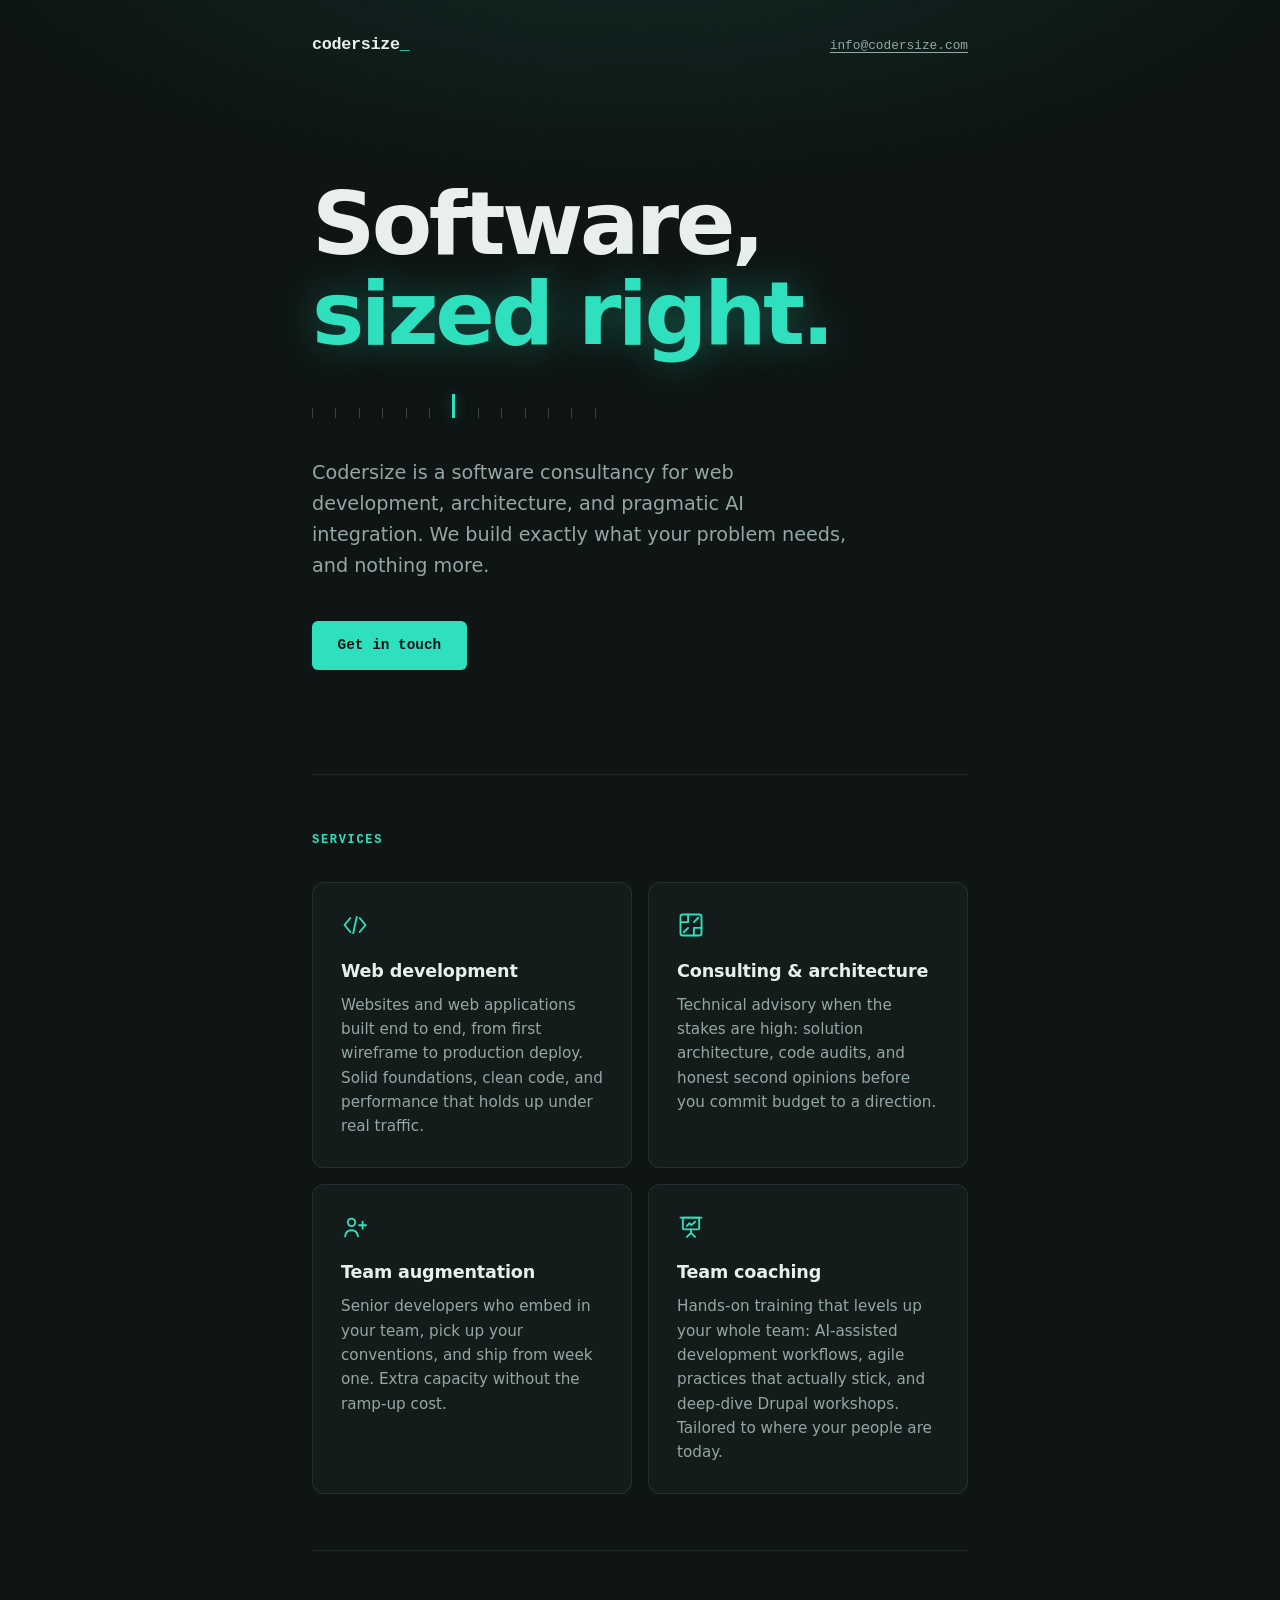
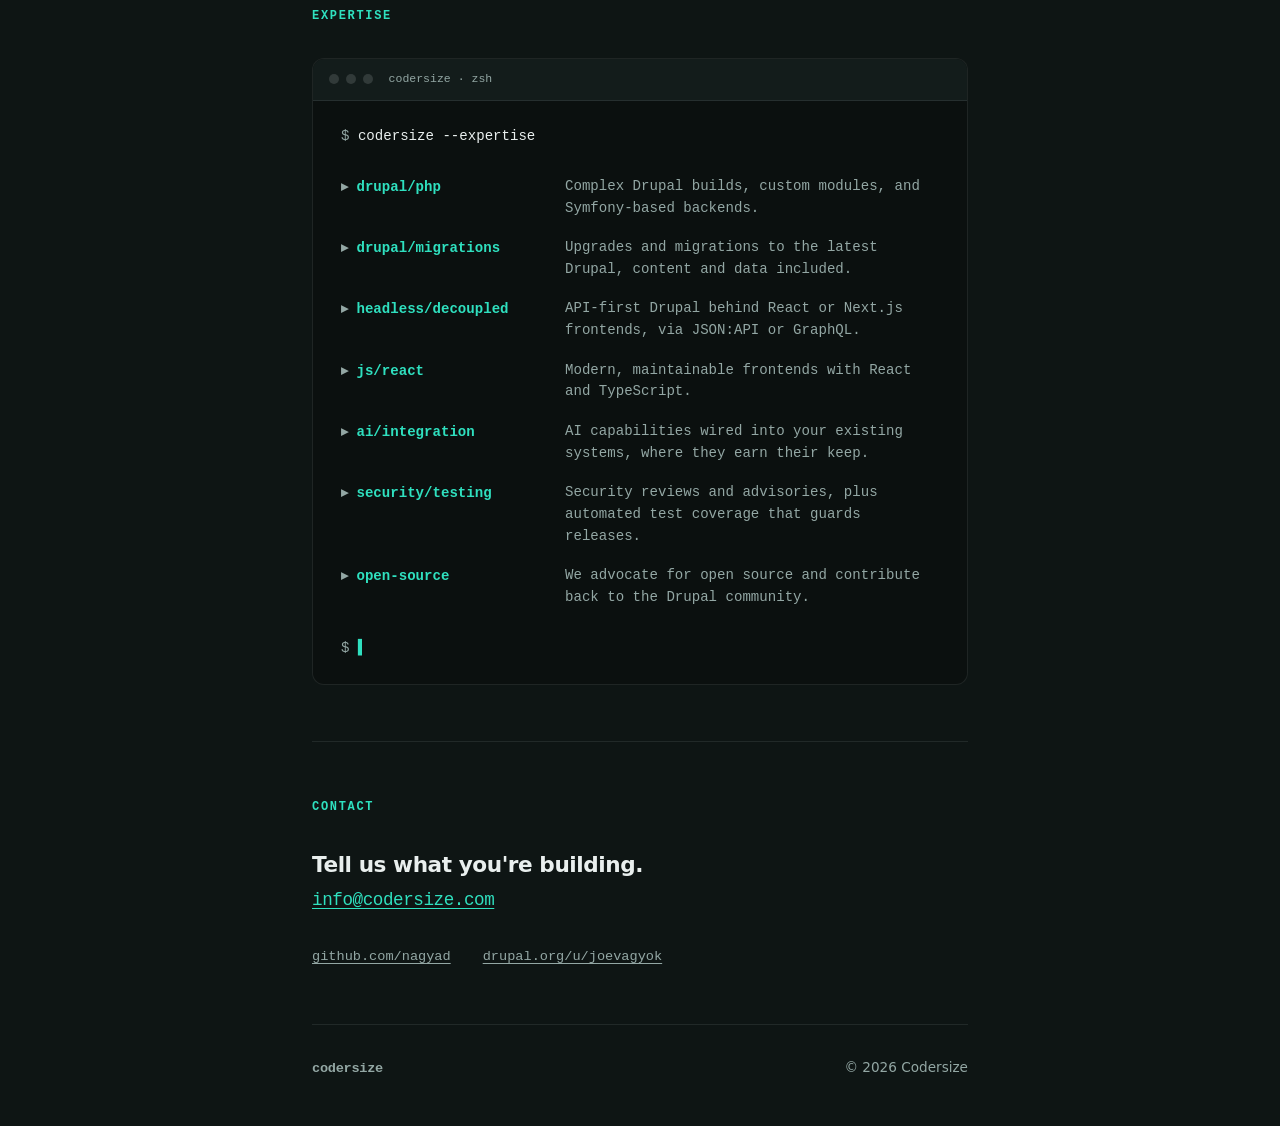
==== index.html @ aa6d574e "Soften open-source line to advocacy statement" ====
<!DOCTYPE html>
<html lang="en">
<head>
  <meta charset="utf-8">
  <meta name="viewport" content="width=device-width, initial-scale=1">
  <title>Codersize | Software consultancy</title>
  <meta name="description" content="Codersize is a software consultancy for web development, architecture, and pragmatic AI integration. Software, sized right.">
  <meta name="color-scheme" content="dark">
  <meta name="theme-color" content="#0e1514">
  <link rel="stylesheet" href="style.css">
  <link rel="icon" href="data:image/svg+xml,<svg xmlns='http://www.w3.org/2000/svg' viewBox='0 0 16 16'><rect width='16' height='16' fill='%230E1514'/><rect x='3' y='7' width='10' height='2' fill='%232FE0BF'/></svg>">
</head>
<body>

  <header class="site-header">
    <span class="wordmark">codersize<span class="cursor">_</span></span>
    <a class="header-contact" href="mailto:info@codersize.com">info@codersize.com</a>
  </header>

  <main>
    <section class="hero">
      <h1>Software,<br><span class="glow">sized&nbsp;right.</span></h1>
      <div class="ruler" aria-hidden="true">
        <span></span><span></span><span></span><span></span><span></span><span></span>
        <span class="mark"></span>
        <span></span><span></span><span></span><span></span><span></span><span></span>
      </div>
      <p class="lede">
        Codersize is a software consultancy for web development, architecture,
        and pragmatic AI integration. We build exactly what your problem
        needs, and nothing more.
      </p>
      <a class="cta" href="mailto:info@codersize.com">Get in touch</a>
    </section>

    <section class="services" aria-labelledby="services-label">
      <h2 class="section-label" id="services-label">Services</h2>

      <div class="service-grid">
        <div class="service">
          <svg class="service-icon" aria-hidden="true" viewBox="0 0 24 24" fill="none" stroke="currentColor" stroke-width="1.6" stroke-linecap="round" stroke-linejoin="round">
            <path d="M8 6 3 12l5 6"/>
            <path d="M16 6l5 6-5 6"/>
            <path d="M13.5 5 10.5 19"/>
          </svg>
          <h3>Web development</h3>
          <p>
            Websites and web applications built end to end, from first
            wireframe to production deploy. Solid foundations, clean code,
            and performance that holds up under real traffic.
          </p>
        </div>

        <div class="service">
          <svg class="service-icon" aria-hidden="true" viewBox="0 0 24 24" fill="none" stroke="currentColor" stroke-width="1.6" stroke-linecap="round" stroke-linejoin="round">
            <rect x="3" y="3" width="18" height="18" rx="2"/>
            <path d="M3 9.5h6.5V3"/>
            <path d="M21 14.5h-6.5V21"/>
            <path d="M9.5 14.5 5.8 18.2"/>
            <path d="M14.5 9.5 18.2 5.8"/>
          </svg>
          <h3>Consulting &amp; architecture</h3>
          <p>
            Technical advisory when the stakes are high: solution
            architecture, code audits, and honest second opinions before you
            commit budget to a direction.
          </p>
        </div>

        <div class="service">
          <svg class="service-icon" aria-hidden="true" viewBox="0 0 24 24" fill="none" stroke="currentColor" stroke-width="1.6" stroke-linecap="round" stroke-linejoin="round">
            <circle cx="9" cy="8" r="3.2"/>
            <path d="M3.5 20c.4-3.2 2.6-5.2 5.5-5.2s5.1 2 5.5 5.2"/>
            <path d="M18.5 7.5v6"/>
            <path d="M15.5 10.5h6"/>
          </svg>
          <h3>Team augmentation</h3>
          <p>
            Senior developers who embed in your team, pick up your
            conventions, and ship from week one. Extra capacity without the
            ramp-up cost.
          </p>
        </div>

        <div class="service">
          <svg class="service-icon" aria-hidden="true" viewBox="0 0 24 24" fill="none" stroke="currentColor" stroke-width="1.6" stroke-linecap="round" stroke-linejoin="round">
            <path d="M3 4h18"/>
            <path d="M5 4h14v9a1 1 0 0 1-1 1H6a1 1 0 0 1-1-1V4Z"/>
            <path d="m8.5 11 2.2-2.2 1.6 1.6L15.5 7.5"/>
            <path d="M12 14v3"/>
            <path d="m12 17-3.5 3.5"/>
            <path d="m12 17 3.5 3.5"/>
          </svg>
          <h3>Team coaching</h3>
          <p>
            Hands-on training that levels up your whole team: AI-assisted
            development workflows, agile practices that actually stick, and
            deep-dive Drupal workshops. Tailored to where your people are
            today.
          </p>
        </div>
      </div>
    </section>

    <section class="expertise" aria-labelledby="expertise-label">
      <h2 class="section-label" id="expertise-label">Expertise</h2>
      <div class="terminal">
        <div class="terminal-bar" aria-hidden="true">
          <span class="dot"></span>
          <span class="dot"></span>
          <span class="dot"></span>
          <span class="terminal-title">codersize · zsh</span>
        </div>
        <div class="terminal-body">
          <p class="prompt" aria-hidden="true"><span class="prompt-sign">$</span> codersize --expertise</p>
          <dl>
            <div class="skill">
              <dt>drupal/php</dt>
              <dd>Complex Drupal builds, custom modules, and Symfony-based backends.</dd>
            </div>
            <div class="skill">
              <dt>drupal/migrations</dt>
              <dd>Upgrades and migrations to the latest Drupal, content and data included.</dd>
            </div>
            <div class="skill">
              <dt>headless/decoupled</dt>
              <dd>API-first Drupal behind React or Next.js frontends, via JSON:API or GraphQL.</dd>
            </div>
            <div class="skill">
              <dt>js/react</dt>
              <dd>Modern, maintainable frontends with React and TypeScript.</dd>
            </div>
            <div class="skill">
              <dt>ai/integration</dt>
              <dd>AI capabilities wired into your existing systems, where they earn their keep.</dd>
            </div>
            <div class="skill">
              <dt>security/testing</dt>
              <dd>Security reviews and advisories, plus automated test coverage that guards releases.</dd>
            </div>
            <div class="skill">
              <dt>open-source</dt>
              <dd>We advocate for open source and contribute back to the Drupal community.</dd>
            </div>
          </dl>
          <p class="prompt" aria-hidden="true"><span class="prompt-sign">$</span> <span class="caret">▍</span></p>
        </div>
      </div>
    </section>

    <section class="contact" aria-labelledby="contact-label">
      <h2 class="section-label" id="contact-label">Contact</h2>
      <p class="contact-line">
        Tell us what you're building.<br>
        <a href="mailto:info@codersize.com">info@codersize.com</a>
      </p>
      <ul class="profiles">
        <li><a href="https://github.com/nagyad" rel="me">github.com/nagyad</a></li>
        <li><a href="https://www.drupal.org/u/joevagyok" rel="me">drupal.org/u/joevagyok</a></li>
      </ul>
    </section>
  </main>

  <footer class="site-footer">
    <span class="wordmark small">codersize</span>
    <span>&copy; 2026 Codersize</span>
  </footer>

</body>
</html>
---- style.css ----
/* Codersize — elevated dark, sized right. */

:root {
  --bg: #0e1514;
  --surface: #131c1b;
  --ink: #e9efee;
  --muted: #93a7a4;
  --accent: #2fe0bf;
  --accent-deep: #17b298;
  --hairline: rgba(233, 239, 238, 0.09);
  --glow: rgba(47, 224, 191, 0.35);
  --sans: system-ui, -apple-system, "Segoe UI", Helvetica, Arial, sans-serif;
  --mono: ui-monospace, "SF Mono", "Cascadia Code", Menlo, Consolas, monospace;
}

* {
  margin: 0;
  padding: 0;
  box-sizing: border-box;
}

html {
  color-scheme: dark;
}

body {
  font-family: var(--sans);
  color: var(--ink);
  background: var(--bg);
  line-height: 1.6;
  max-width: 44rem;
  margin: 0 auto;
  padding: 0 1.5rem;
  -webkit-font-smoothing: antialiased;
}

/* Ambient glow behind the hero */
body::before {
  content: "";
  position: fixed;
  inset: 0;
  pointer-events: none;
  background: radial-gradient(
    ellipse 80% 45% at 50% -10%,
    rgba(47, 224, 191, 0.1),
    transparent 70%
  );
  z-index: -1;
}

a {
  color: var(--accent);
  text-decoration-thickness: 1px;
  text-underline-offset: 3px;
  transition: color 0.15s ease;
}

a:hover {
  text-decoration-thickness: 2px;
  color: #6ffde0;
}

a:focus-visible {
  outline: 2px solid var(--accent);
  outline-offset: 3px;
  border-radius: 2px;
}

::selection {
  background: var(--accent);
  color: var(--bg);
}

/* Header */

.site-header {
  display: flex;
  justify-content: space-between;
  align-items: baseline;
  padding: 2rem 0;
}

.wordmark {
  font-family: var(--mono);
  font-weight: 700;
  font-size: 1.05rem;
  letter-spacing: -0.02em;
}

.wordmark .cursor {
  color: var(--accent);
  animation: blink 1.2s steps(1) infinite;
}

.header-contact {
  font-family: var(--mono);
  font-size: 0.8rem;
  color: var(--muted);
}

/* Hero */

.hero {
  padding: 5.5rem 0 6.5rem;
  animation: rise 0.7s ease-out both;
}

.hero h1 {
  font-size: clamp(3rem, 10vw, 5.5rem);
  font-weight: 780;
  letter-spacing: -0.04em;
  line-height: 1.02;
}

.hero h1 .glow {
  color: var(--accent);
  text-shadow: 0 0 40px var(--glow);
}

/* Signature: measurement ruler — one tick marks the right size. */
.ruler {
  display: flex;
  align-items: flex-end;
  gap: clamp(0.6rem, 2.5vw, 1.4rem);
  height: 24px;
  margin: 2.25rem 0 2.5rem;
}

.ruler span {
  width: 1px;
  height: 10px;
  background: rgba(233, 239, 238, 0.22);
  animation: tick-in 0.4s ease-out both;
}

.ruler .mark {
  width: 3px;
  height: 24px;
  background: var(--accent);
  box-shadow: 0 0 14px var(--glow);
}

.ruler span:nth-child(1)  { animation-delay: 0.05s; }
.ruler span:nth-child(2)  { animation-delay: 0.1s; }
.ruler span:nth-child(3)  { animation-delay: 0.15s; }
.ruler span:nth-child(4)  { animation-delay: 0.2s; }
.ruler span:nth-child(5)  { animation-delay: 0.25s; }
.ruler span:nth-child(6)  { animation-delay: 0.3s; }
.ruler span:nth-child(7)  { animation-delay: 0.35s; }
.ruler span:nth-child(8)  { animation-delay: 0.4s; }
.ruler span:nth-child(9)  { animation-delay: 0.45s; }
.ruler span:nth-child(10) { animation-delay: 0.5s; }
.ruler span:nth-child(11) { animation-delay: 0.55s; }
.ruler span:nth-child(12) { animation-delay: 0.6s; }
.ruler span:nth-child(13) { animation-delay: 0.65s; }

.lede {
  font-size: 1.2rem;
  color: var(--muted);
  max-width: 34rem;
  margin-bottom: 2.5rem;
}

.cta {
  display: inline-block;
  font-family: var(--mono);
  font-size: 0.9rem;
  font-weight: 600;
  color: var(--bg);
  background: var(--accent);
  text-decoration: none;
  padding: 0.8rem 1.6rem;
  border-radius: 6px;
  box-shadow: 0 0 0 rgba(47, 224, 191, 0);
  transition: box-shadow 0.2s ease, background 0.2s ease, transform 0.2s ease;
}

.cta:hover {
  color: var(--bg);
  background: #56f2d3;
  box-shadow: 0 0 28px var(--glow);
  transform: translateY(-1px);
}

/* Sections */

.section-label {
  font-family: var(--mono);
  font-size: 0.75rem;
  font-weight: 600;
  text-transform: uppercase;
  letter-spacing: 0.14em;
  color: var(--accent);
  margin-bottom: 2rem;
}

.services,
.expertise,
.contact {
  border-top: 1px solid var(--hairline);
  padding: 3.5rem 0;
}

/* Services — elevated cards with line icons */

.service-grid {
  display: grid;
  grid-template-columns: 1fr 1fr;
  gap: 1rem;
}

.service {
  background: var(--surface);
  border: 1px solid var(--hairline);
  border-radius: 12px;
  padding: 1.75rem;
  transition: border-color 0.25s ease, transform 0.25s ease,
    box-shadow 0.25s ease;
}

.service:hover {
  border-color: rgba(47, 224, 191, 0.35);
  transform: translateY(-2px);
  box-shadow: 0 8px 30px rgba(0, 0, 0, 0.35), 0 0 18px rgba(47, 224, 191, 0.07);
}

.service-icon {
  display: block;
  width: 28px;
  height: 28px;
  color: var(--accent);
  margin-bottom: 1.1rem;
}

.service h3 {
  font-size: 1.1rem;
  font-weight: 650;
  letter-spacing: -0.01em;
  margin-bottom: 0.5rem;
}

.service p {
  color: var(--muted);
  font-size: 0.95rem;
}

/* Expertise — terminal window */

.terminal {
  background: #0b100f;
  border: 1px solid var(--hairline);
  border-radius: 12px;
  overflow: hidden;
}

.terminal-bar {
  display: flex;
  align-items: center;
  gap: 0.45rem;
  padding: 0.7rem 1rem;
  background: var(--surface);
  border-bottom: 1px solid var(--hairline);
}

.terminal-bar .dot {
  width: 10px;
  height: 10px;
  border-radius: 50%;
  background: rgba(233, 239, 238, 0.14);
}

.terminal-title {
  margin-left: 0.5rem;
  font-family: var(--mono);
  font-size: 0.72rem;
  color: var(--muted);
}

.terminal-body {
  padding: 1.5rem 1.75rem;
  font-family: var(--mono);
  font-size: 0.88rem;
}

.prompt {
  color: var(--ink);
  margin: 0;
}

.prompt-sign {
  color: var(--muted);
}

.terminal-body dl {
  margin: 1.25rem 0;
}

.caret {
  color: var(--accent);
  animation: blink 1.2s steps(1) infinite;
}

.skill {
  display: grid;
  grid-template-columns: 12rem 1fr;
  gap: 0.25rem 2rem;
  padding: 0.55rem 0;
}

.skill dt {
  font-weight: 600;
  color: var(--accent);
}

.skill dt::before {
  content: "▸ ";
  color: var(--muted);
}

.skill dd {
  color: var(--muted);
  line-height: 1.55;
}

/* Contact */

.contact-line {
  font-size: 1.35rem;
  font-weight: 600;
  letter-spacing: -0.02em;
  line-height: 1.5;
}

.contact-line a {
  font-family: var(--mono);
  font-size: 1.1rem;
  font-weight: 500;
}

.profiles {
  list-style: none;
  display: flex;
  flex-wrap: wrap;
  gap: 0.5rem 2rem;
  margin-top: 1.75rem;
}

.profiles a {
  font-family: var(--mono);
  font-size: 0.85rem;
  color: var(--muted);
}

.profiles a:hover {
  color: var(--accent);
}

/* Footer */

.site-footer {
  display: flex;
  justify-content: space-between;
  align-items: baseline;
  border-top: 1px solid var(--hairline);
  padding: 2rem 0 3rem;
  color: var(--muted);
  font-size: 0.85rem;
}

.wordmark.small {
  font-size: 0.85rem;
  font-weight: 600;
}

/* Motion */

@keyframes rise {
  from {
    opacity: 0;
    transform: translateY(12px);
  }
  to {
    opacity: 1;
    transform: none;
  }
}

@keyframes tick-in {
  from {
    opacity: 0;
    transform: scaleY(0);
  }
  to {
    opacity: 1;
    transform: none;
  }
}

@keyframes blink {
  50% {
    opacity: 0;
  }
}

/* Scroll reveals — CSS-only, progressive enhancement */
@supports (animation-timeline: view()) {
  .service,
  .terminal,
  .contact-line {
    animation: rise linear both;
    animation-timeline: view();
    animation-range: entry 0% entry 35%;
  }
}

@media (prefers-reduced-motion: reduce) {
  .hero,
  .ruler span,
  .wordmark .cursor,
  .caret,
  .service,
  .skill,
  .contact-line {
    animation: none;
  }

  .cta:hover,
  .service:hover {
    transform: none;
  }
}

/* Mobile */

@media (max-width: 600px) {
  .hero {
    padding: 3.5rem 0 4rem;
  }

  .service-grid {
    grid-template-columns: 1fr;
  }

  .skill {
    grid-template-columns: 1fr;
  }

  .header-contact {
    display: none;
  }
}
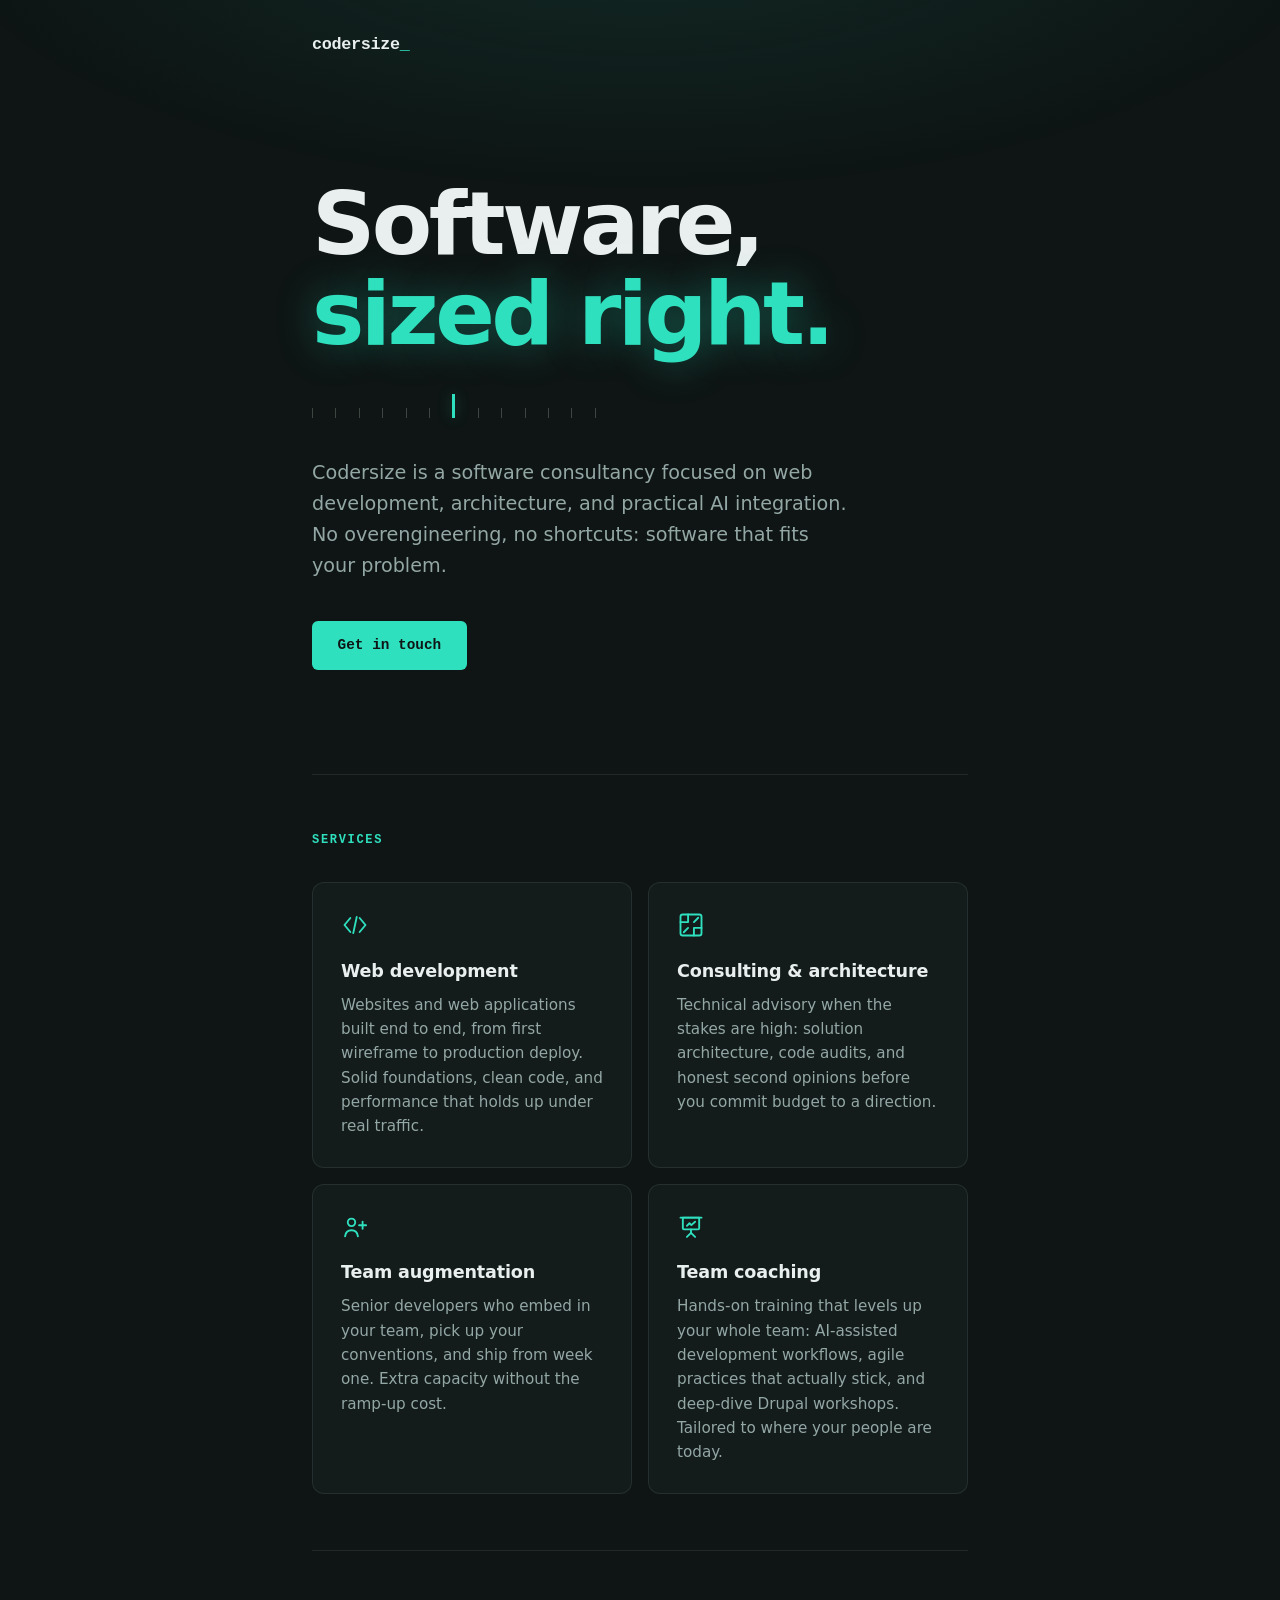
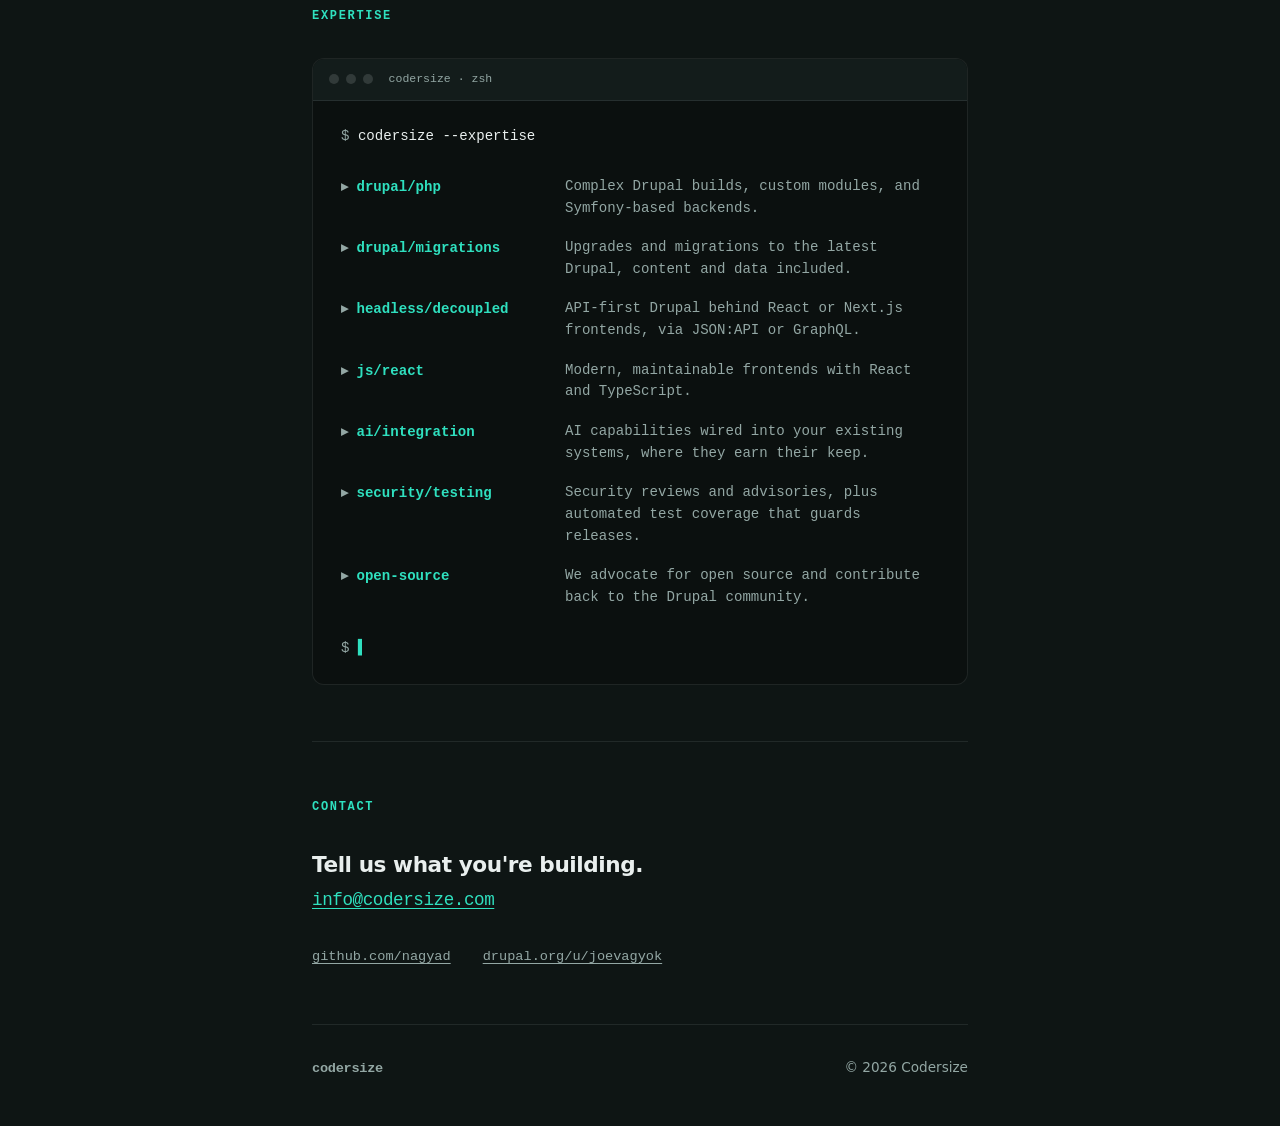
==== commit 726bc740: "Remove header email, reword hero lede" ====
--- a/index.html
+++ b/index.html
@@ -4,7 +4,7 @@
   <meta charset="utf-8">
   <meta name="viewport" content="width=device-width, initial-scale=1">
   <title>Codersize | Software consultancy</title>
-  <meta name="description" content="Codersize is a software consultancy for web development, architecture, and pragmatic AI integration. Software, sized right.">
+  <meta name="description" content="Codersize is a software consultancy focused on web development, architecture, and practical AI integration. Software that fits your problem.">
   <meta name="color-scheme" content="dark">
   <meta name="theme-color" content="#0e1514">
   <link rel="stylesheet" href="style.css">
@@ -14,7 +14,6 @@
 
   <header class="site-header">
     <span class="wordmark">codersize<span class="cursor">_</span></span>
-    <a class="header-contact" href="mailto:info@codersize.com">info@codersize.com</a>
   </header>
 
   <main>
@@ -26,11 +25,11 @@
         <span></span><span></span><span></span><span></span><span></span><span></span>
       </div>
       <p class="lede">
-        Codersize is a software consultancy for web development, architecture,
-        and pragmatic AI integration. We build exactly what your problem
-        needs, and nothing more.
+        Codersize is a software consultancy focused on web development,
+        architecture, and practical AI integration. No overengineering, no
+        shortcuts: software that fits your problem.
       </p>
-      <a class="cta" href="mailto:info@codersize.com">Get in touch</a>
+      <a class="cta js-email" href="#contact-label">Get in touch</a>
     </section>
 
     <section class="services" aria-labelledby="services-label">
@@ -152,7 +151,7 @@
       <h2 class="section-label" id="contact-label">Contact</h2>
       <p class="contact-line">
         Tell us what you're building.<br>
-        <a href="mailto:info@codersize.com">info@codersize.com</a>
+        <a class="js-email" data-email-text href="#contact-label">info [at] codersize [dot] com</a>
       </p>
       <ul class="profiles">
         <li><a href="https://github.com/nagyad" rel="me">github.com/nagyad</a></li>
@@ -166,5 +165,16 @@
     <span>&copy; 2026 Codersize</span>
   </footer>
 
+  <script>
+    (function () {
+      var address = ['info', ['codersize', 'com'].join('.')].join('@');
+      document.querySelectorAll('.js-email').forEach(function (el) {
+        el.setAttribute('href', 'mail' + 'to:' + address);
+        if (el.hasAttribute('data-email-text')) {
+          el.textContent = address;
+        }
+      });
+    })();
+  </script>
 </body>
 </html>
--- a/style.css
+++ b/style.css
@@ -90,12 +90,6 @@
 .wordmark .cursor {
   color: var(--accent);
   animation: blink 1.2s steps(1) infinite;
-}
-
-.header-contact {
-  font-family: var(--mono);
-  font-size: 0.8rem;
-  color: var(--muted);
 }
 
 /* Hero */
@@ -444,8 +438,4 @@
   .skill {
     grid-template-columns: 1fr;
   }
-
-  .header-contact {
-    display: none;
-  }
-}
+}
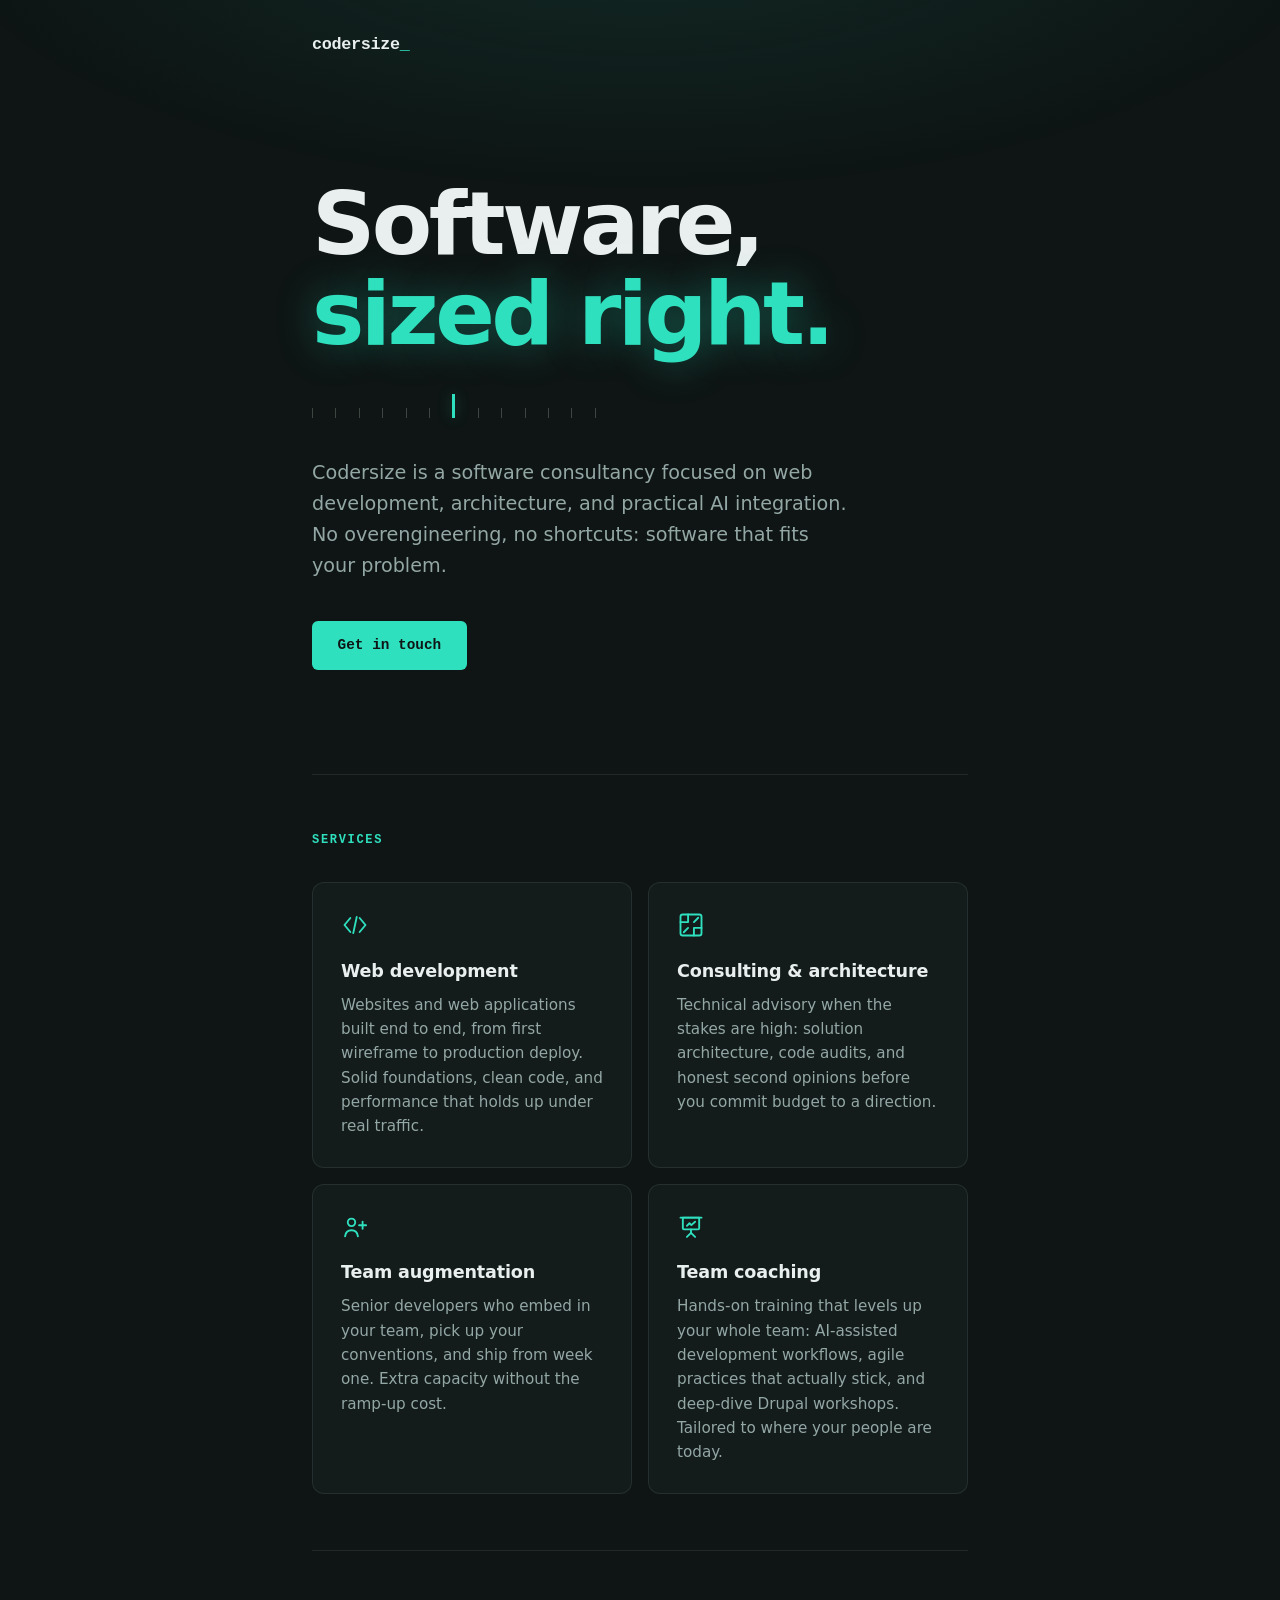
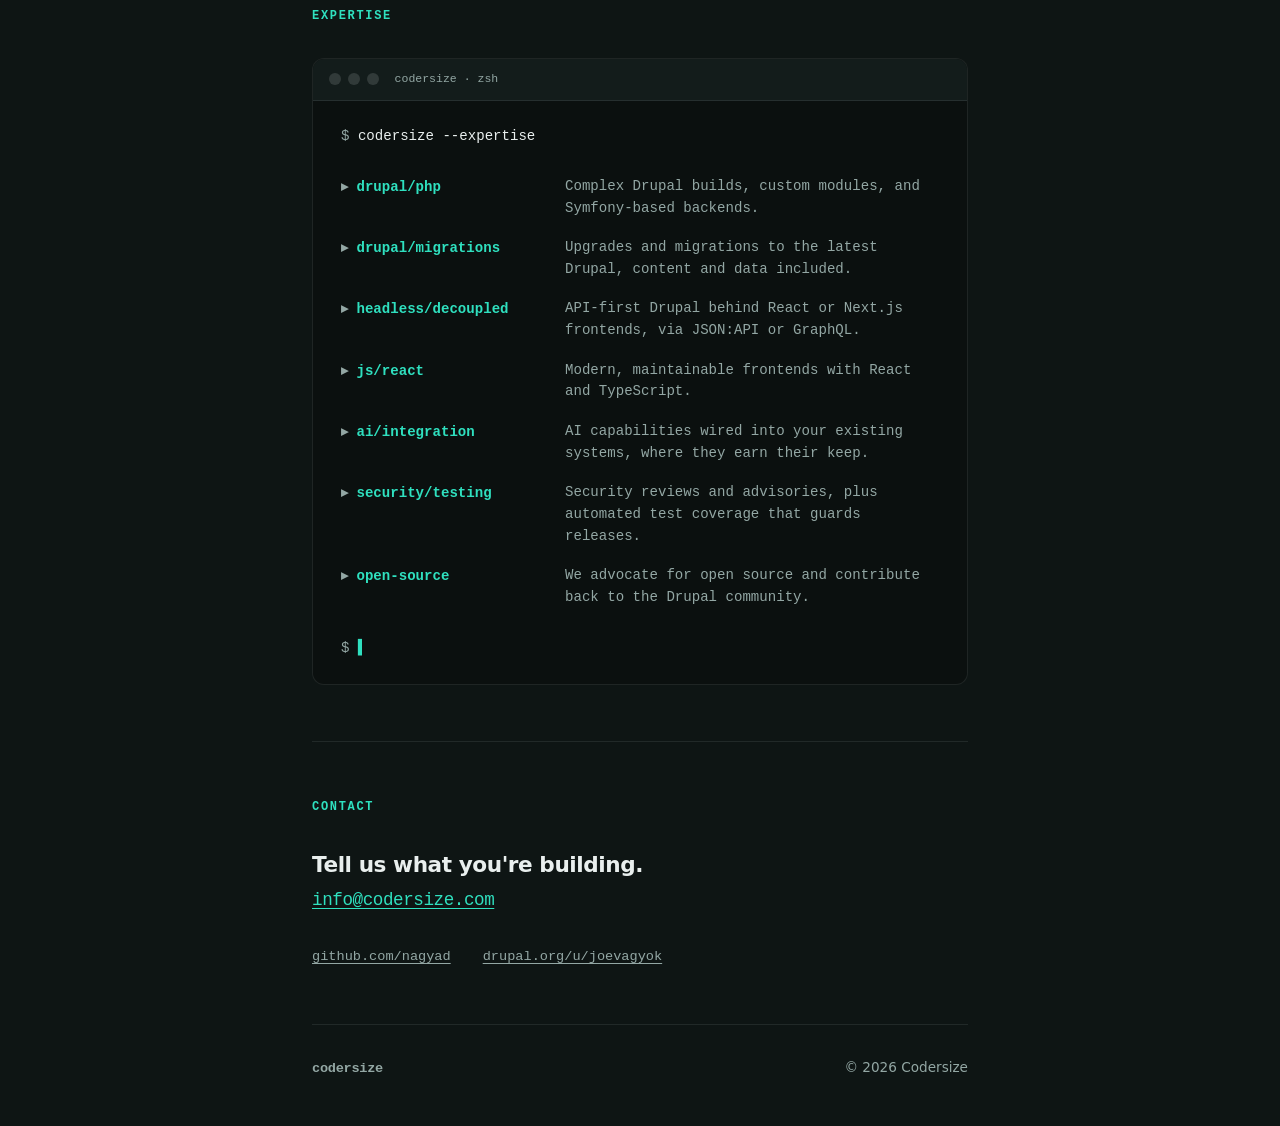
==== commit d756338f: "Add mac traffic-light hover state and easter eggs to terminal dots" ====
--- a/index.html
+++ b/index.html
@@ -104,10 +104,10 @@
     <section class="expertise" aria-labelledby="expertise-label">
       <h2 class="section-label" id="expertise-label">Expertise</h2>
       <div class="terminal">
-        <div class="terminal-bar" aria-hidden="true">
-          <span class="dot"></span>
-          <span class="dot"></span>
-          <span class="dot"></span>
+        <div class="terminal-bar">
+          <button type="button" class="dot dot-close" aria-label="Close terminal"></button>
+          <button type="button" class="dot dot-min" aria-label="Minimize terminal"></button>
+          <button type="button" class="dot dot-zoom" aria-label="Expand terminal"></button>
           <span class="terminal-title">codersize · zsh</span>
         </div>
         <div class="terminal-body">
@@ -174,6 +174,36 @@
           el.textContent = address;
         }
       });
+
+      var term = document.querySelector('.terminal');
+      if (!term) return;
+      var body = term.querySelector('.terminal-body');
+
+      term.querySelector('.dot-close').addEventListener('click', function () {
+        if (term.classList.contains('exited')) {
+          term.classList.remove('shake');
+          void term.offsetWidth;
+          term.classList.add('shake');
+          return;
+        }
+        term.classList.add('exited');
+        var cmd = document.createElement('p');
+        cmd.className = 'prompt';
+        cmd.innerHTML = '<span class="prompt-sign">$</span> exit';
+        var reply = document.createElement('p');
+        reply.className = 'prompt egg-line';
+        reply.textContent = 'Nice try. We don’t quit on hard problems.';
+        body.insertBefore(cmd, body.lastElementChild);
+        body.insertBefore(reply, body.lastElementChild);
+      });
+
+      term.querySelector('.dot-min').addEventListener('click', function () {
+        term.classList.toggle('minimized');
+      });
+
+      term.querySelector('.dot-zoom').addEventListener('click', function () {
+        term.classList.toggle('zoomed');
+      });
     })();
   </script>
 </body>
--- a/style.css
+++ b/style.css
@@ -257,10 +257,105 @@
 }
 
 .terminal-bar .dot {
-  width: 10px;
-  height: 10px;
+  appearance: none;
+  border: 0;
+  padding: 0;
+  width: 12px;
+  height: 12px;
   border-radius: 50%;
   background: rgba(233, 239, 238, 0.14);
+  cursor: pointer;
+  display: flex;
+  align-items: center;
+  justify-content: center;
+  font-family: var(--mono);
+  font-size: 9px;
+  font-weight: 700;
+  line-height: 1;
+  color: transparent;
+  transition: background 0.2s ease, color 0.2s ease;
+}
+
+.dot-close::before {
+  content: "\00d7";
+}
+
+.dot-min::before {
+  content: "\2212";
+}
+
+.dot-zoom::before {
+  content: "+";
+}
+
+.terminal-bar:hover .dot-close,
+.dot-close:focus-visible {
+  background: #ff5f57;
+  color: rgba(0, 0, 0, 0.6);
+}
+
+.terminal-bar:hover .dot-min,
+.dot-min:focus-visible {
+  background: #febc2e;
+  color: rgba(0, 0, 0, 0.6);
+}
+
+.terminal-bar:hover .dot-zoom,
+.dot-zoom:focus-visible {
+  background: #28c840;
+  color: rgba(0, 0, 0, 0.6);
+}
+
+.dot:focus-visible {
+  outline: 2px solid var(--accent);
+  outline-offset: 2px;
+}
+
+/* Window states (easter eggs) */
+
+.terminal-body {
+  overflow: hidden;
+  max-height: 60rem;
+  transition: max-height 0.4s ease, padding 0.4s ease;
+}
+
+.terminal.minimized .terminal-body {
+  max-height: 0;
+  padding-top: 0;
+  padding-bottom: 0;
+}
+
+.terminal {
+  transition: margin 0.4s ease;
+}
+
+.terminal.zoomed {
+  margin-left: min(0rem, calc(50% - 50vw + 1.5rem));
+  margin-right: min(0rem, calc(50% - 50vw + 1.5rem));
+}
+
+.egg-line {
+  color: var(--ink);
+}
+
+.terminal.shake {
+  animation: shake 0.35s ease;
+  animation-timeline: auto;
+}
+
+@keyframes shake {
+  20% {
+    transform: translateX(-5px);
+  }
+  40% {
+    transform: translateX(4px);
+  }
+  60% {
+    transform: translateX(-3px);
+  }
+  80% {
+    transform: translateX(2px);
+  }
 }
 
 .terminal-title {
@@ -422,6 +517,15 @@
   .service:hover {
     transform: none;
   }
+
+  .terminal.shake {
+    animation: none;
+  }
+
+  .terminal,
+  .terminal-body {
+    transition: none;
+  }
 }
 
 /* Mobile */
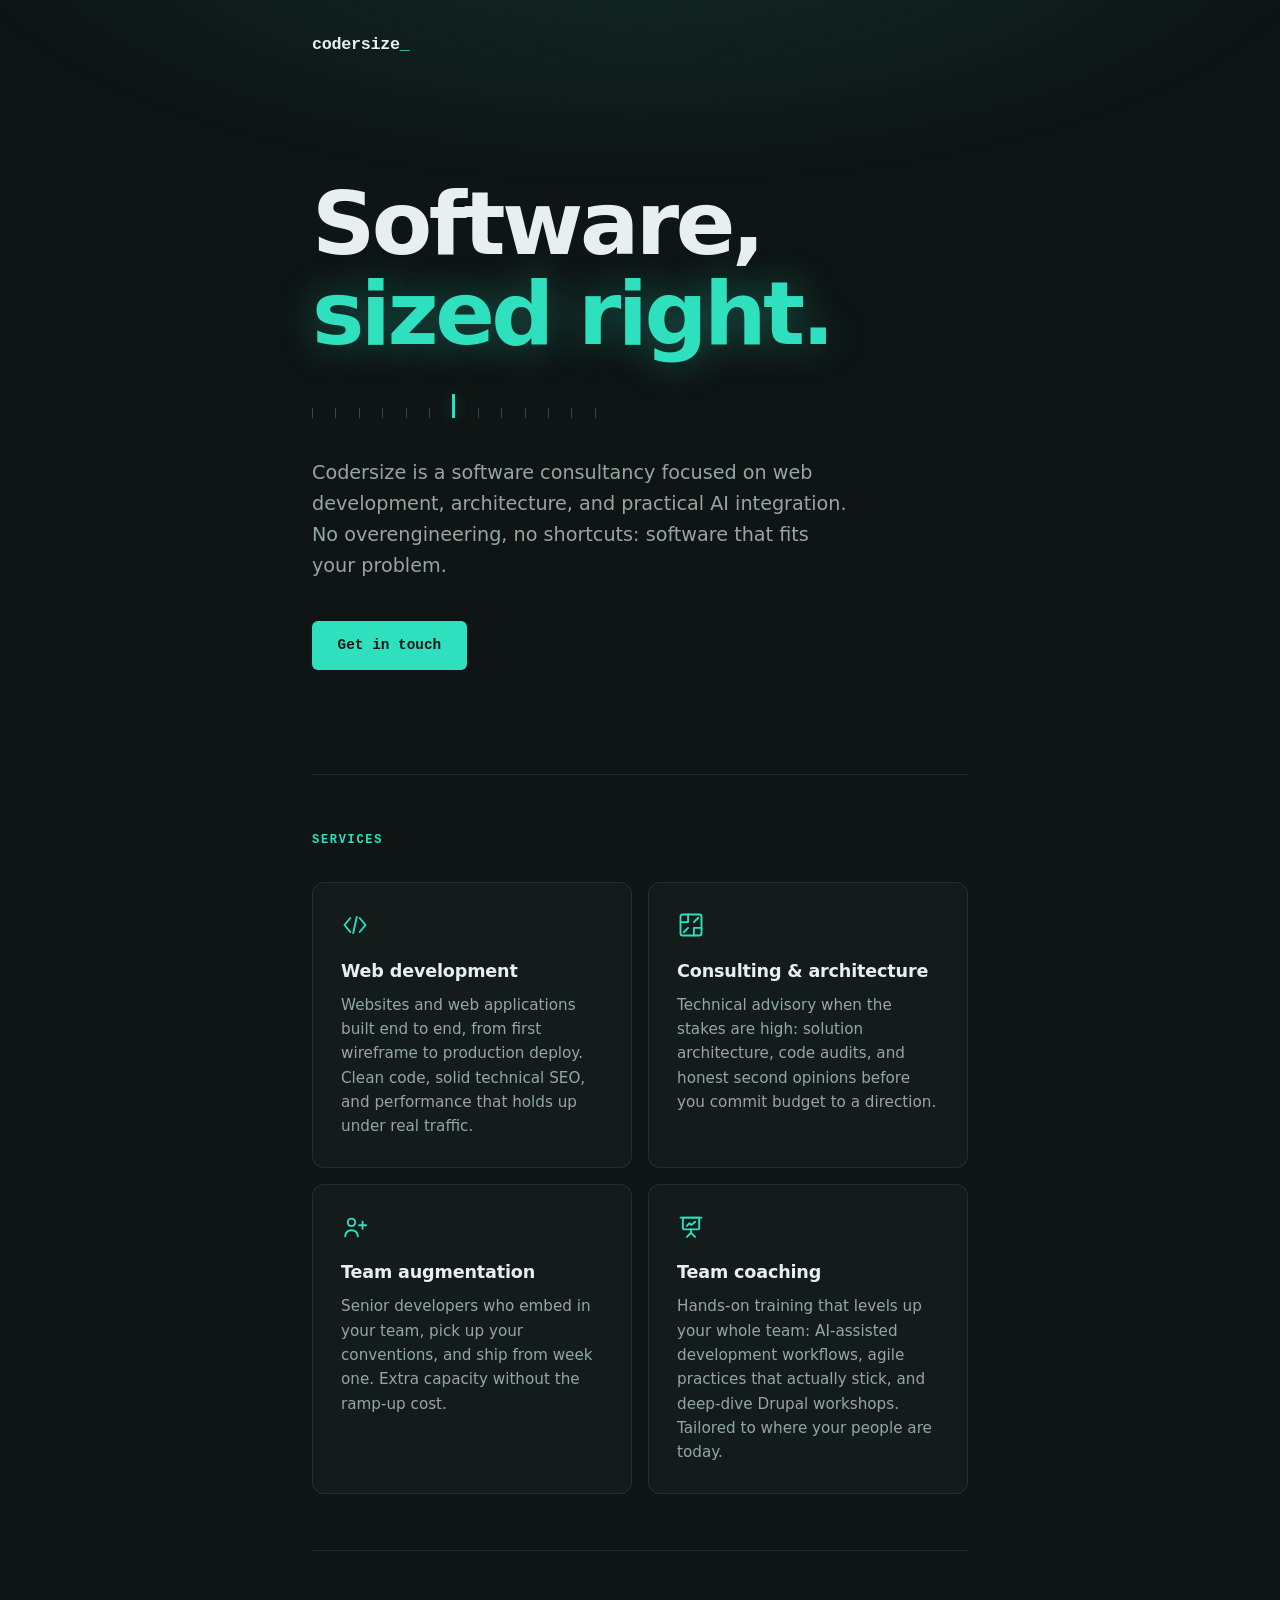
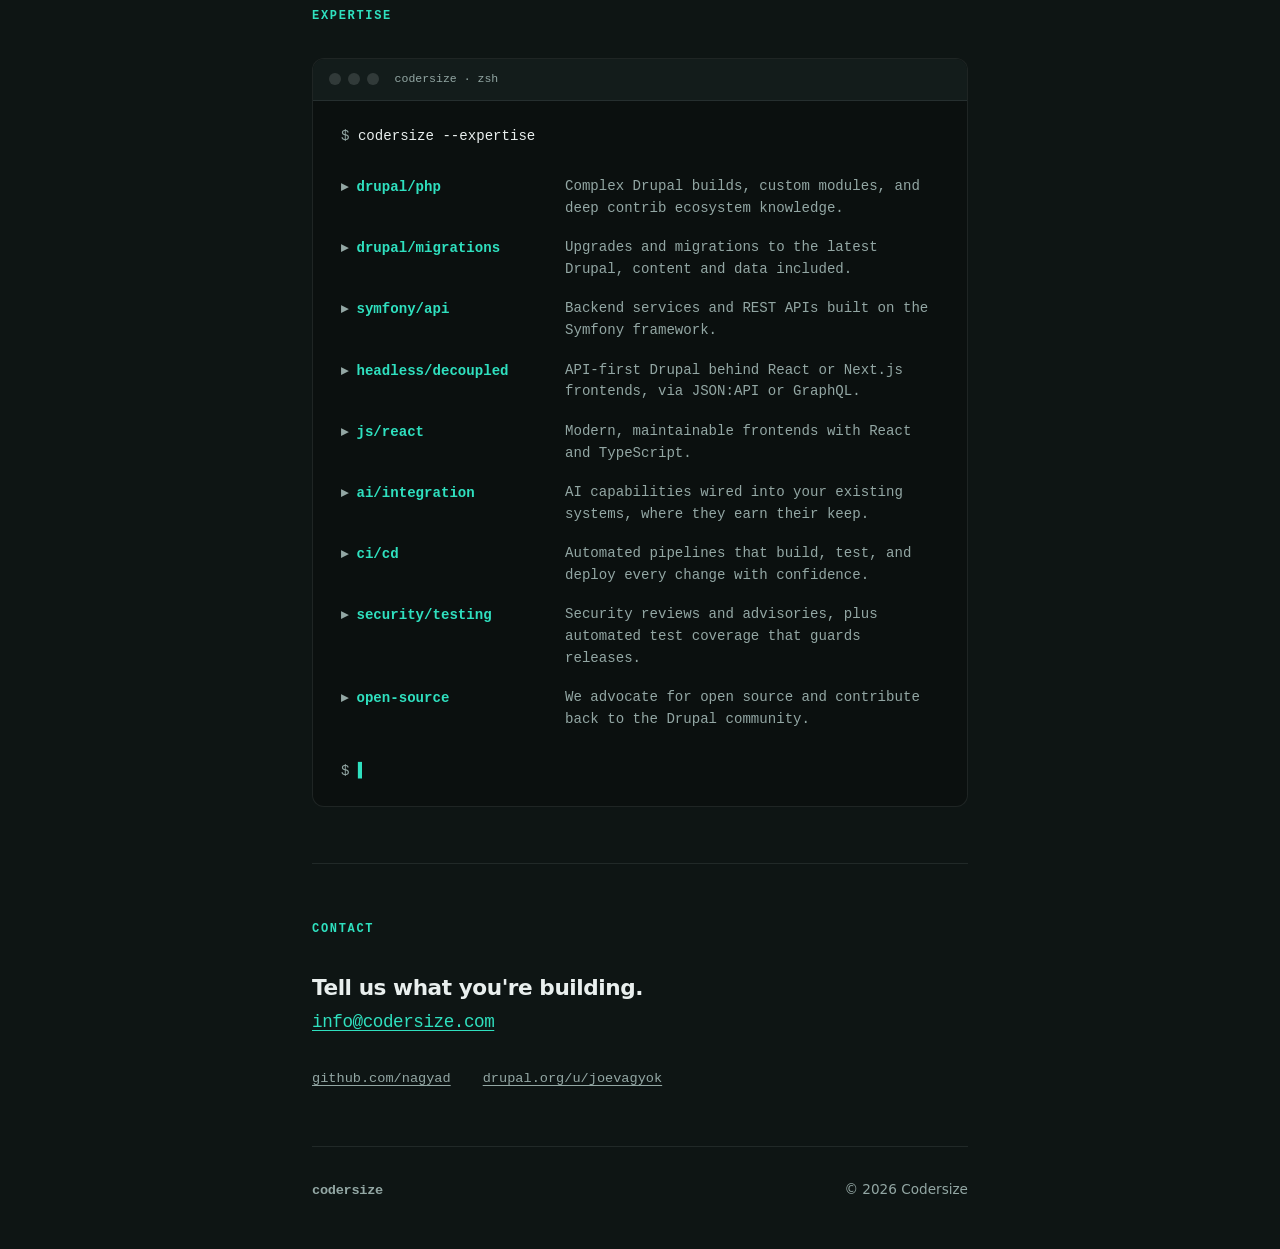
==== commit aaea0985: "Add Symfony REST APIs, CI/CD, and technical SEO to services and expertise" ====
--- a/index.html
+++ b/index.html
@@ -45,7 +45,7 @@
           <h3>Web development</h3>
           <p>
             Websites and web applications built end to end, from first
-            wireframe to production deploy. Solid foundations, clean code,
+            wireframe to production deploy. Clean code, solid technical SEO,
             and performance that holds up under real traffic.
           </p>
         </div>
@@ -115,13 +115,17 @@
           <dl>
             <div class="skill">
               <dt>drupal/php</dt>
-              <dd>Complex Drupal builds, custom modules, and Symfony-based backends.</dd>
+              <dd>Complex Drupal builds, custom modules, and deep contrib ecosystem knowledge.</dd>
             </div>
             <div class="skill">
               <dt>drupal/migrations</dt>
               <dd>Upgrades and migrations to the latest Drupal, content and data included.</dd>
             </div>
             <div class="skill">
+              <dt>symfony/api</dt>
+              <dd>Backend services and REST APIs built on the Symfony framework.</dd>
+            </div>
+            <div class="skill">
               <dt>headless/decoupled</dt>
               <dd>API-first Drupal behind React or Next.js frontends, via JSON:API or GraphQL.</dd>
             </div>
@@ -132,6 +136,10 @@
             <div class="skill">
               <dt>ai/integration</dt>
               <dd>AI capabilities wired into your existing systems, where they earn their keep.</dd>
+            </div>
+            <div class="skill">
+              <dt>ci/cd</dt>
+              <dd>Automated pipelines that build, test, and deploy every change with confidence.</dd>
             </div>
             <div class="skill">
               <dt>security/testing</dt>
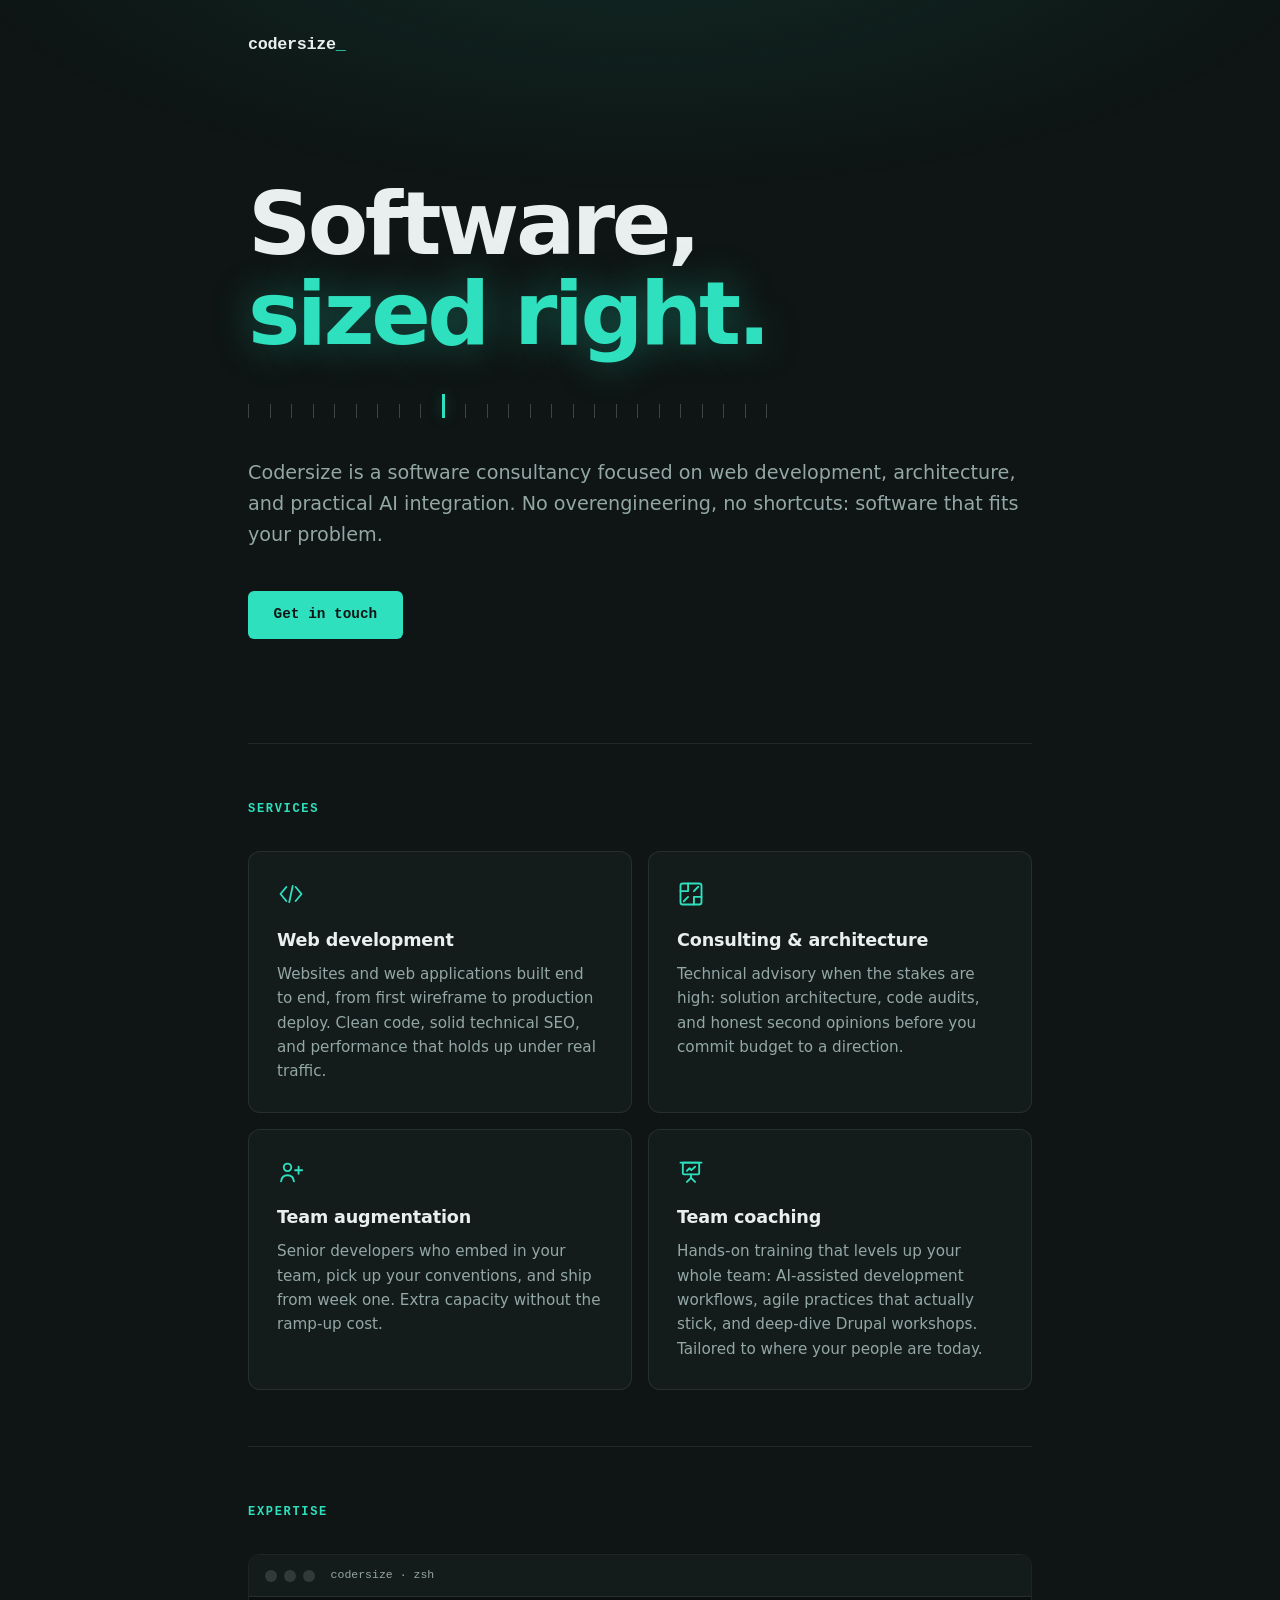
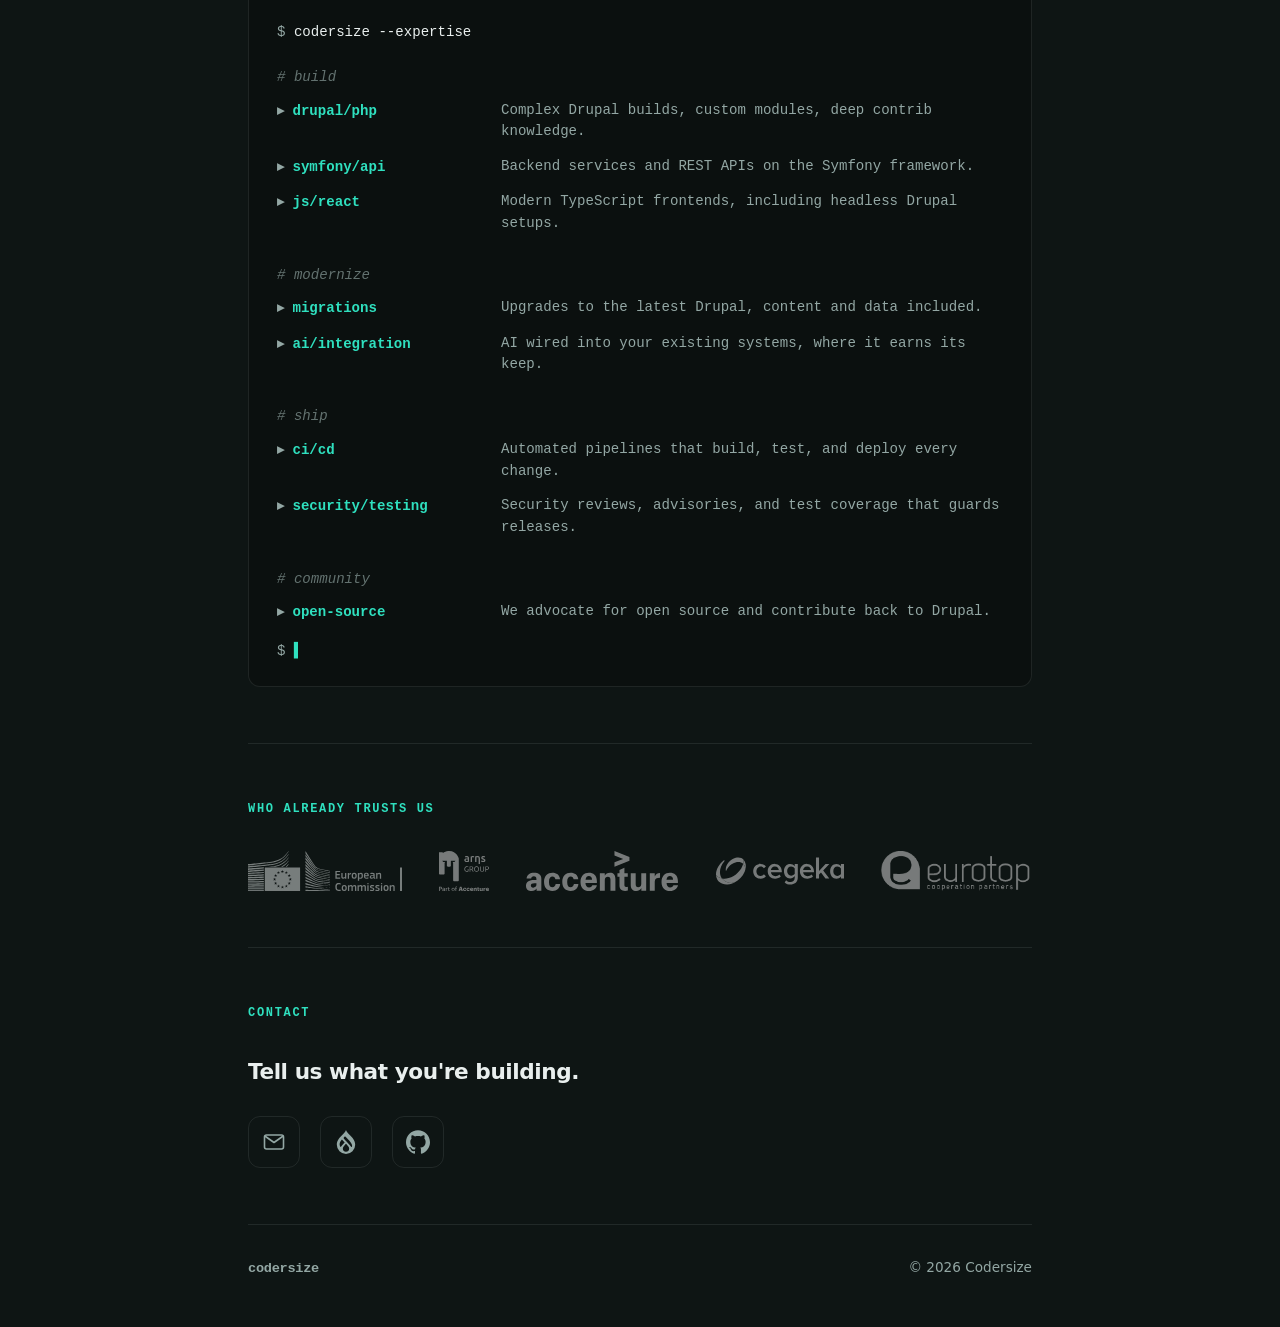
==== commit fead2946: "Widen layout, add scroll reveals, refine ruler, add client strip and contact icons - Content column " ====
--- a/index.html
+++ b/index.html
@@ -18,11 +18,16 @@
 
   <main>
     <section class="hero">
+      <div class="hero-head">
       <h1>Software,<br><span class="glow">sized&nbsp;right.</span></h1>
       <div class="ruler" aria-hidden="true">
-        <span></span><span></span><span></span><span></span><span></span><span></span>
+        <span></span><span></span><span></span><span></span><span></span><span></span><span></span>
+        <span></span><span></span>
         <span class="mark"></span>
-        <span></span><span></span><span></span><span></span><span></span><span></span>
+        <span></span><span></span><span></span><span></span><span></span><span></span><span></span>
+        <span></span><span></span><span></span><span></span><span></span><span></span><span></span>
+        <span></span>
+      </div>
       </div>
       <p class="lede">
         Codersize is a software consultancy focused on web development,
@@ -32,7 +37,7 @@
       <a class="cta js-email" href="#contact-label">Get in touch</a>
     </section>
 
-    <section class="services" aria-labelledby="services-label">
+    <section class="services reveal" aria-labelledby="services-label">
       <h2 class="section-label" id="services-label">Services</h2>
 
       <div class="service-grid">
@@ -101,7 +106,7 @@
       </div>
     </section>
 
-    <section class="expertise" aria-labelledby="expertise-label">
+    <section class="expertise reveal" aria-labelledby="expertise-label">
       <h2 class="section-label" id="expertise-label">Expertise</h2>
       <div class="terminal">
         <div class="terminal-bar">
@@ -112,42 +117,48 @@
         </div>
         <div class="terminal-body">
           <p class="prompt" aria-hidden="true"><span class="prompt-sign">$</span> codersize --expertise</p>
+          <p class="term-comment"># build</p>
           <dl>
             <div class="skill">
               <dt>drupal/php</dt>
-              <dd>Complex Drupal builds, custom modules, and deep contrib ecosystem knowledge.</dd>
-            </div>
-            <div class="skill">
-              <dt>drupal/migrations</dt>
-              <dd>Upgrades and migrations to the latest Drupal, content and data included.</dd>
+              <dd>Complex Drupal builds, custom modules, deep contrib knowledge.</dd>
             </div>
             <div class="skill">
               <dt>symfony/api</dt>
-              <dd>Backend services and REST APIs built on the Symfony framework.</dd>
-            </div>
-            <div class="skill">
-              <dt>headless/decoupled</dt>
-              <dd>API-first Drupal behind React or Next.js frontends, via JSON:API or GraphQL.</dd>
+              <dd>Backend services and REST APIs on the Symfony framework.</dd>
             </div>
             <div class="skill">
               <dt>js/react</dt>
-              <dd>Modern, maintainable frontends with React and TypeScript.</dd>
+              <dd>Modern TypeScript frontends, including headless Drupal setups.</dd>
+            </div>
+          </dl>
+          <p class="term-comment"># modernize</p>
+          <dl>
+            <div class="skill">
+              <dt>migrations</dt>
+              <dd>Upgrades to the latest Drupal, content and data included.</dd>
             </div>
             <div class="skill">
               <dt>ai/integration</dt>
-              <dd>AI capabilities wired into your existing systems, where they earn their keep.</dd>
-            </div>
+              <dd>AI wired into your existing systems, where it earns its keep.</dd>
+            </div>
+          </dl>
+          <p class="term-comment"># ship</p>
+          <dl>
             <div class="skill">
               <dt>ci/cd</dt>
-              <dd>Automated pipelines that build, test, and deploy every change with confidence.</dd>
+              <dd>Automated pipelines that build, test, and deploy every change.</dd>
             </div>
             <div class="skill">
               <dt>security/testing</dt>
-              <dd>Security reviews and advisories, plus automated test coverage that guards releases.</dd>
-            </div>
+              <dd>Security reviews, advisories, and test coverage that guards releases.</dd>
+            </div>
+          </dl>
+          <p class="term-comment"># community</p>
+          <dl>
             <div class="skill">
               <dt>open-source</dt>
-              <dd>We advocate for open source and contribute back to the Drupal community.</dd>
+              <dd>We advocate for open source and contribute back to Drupal.</dd>
             </div>
           </dl>
           <p class="prompt" aria-hidden="true"><span class="prompt-sign">$</span> <span class="caret">▍</span></p>
@@ -155,15 +166,45 @@
       </div>
     </section>
 
-    <section class="contact" aria-labelledby="contact-label">
+    <section class="clients reveal" aria-labelledby="clients-label">
+      <h2 class="section-label" id="clients-label">Who already trusts us</h2>
+      <ul class="client-logos">
+        <li><img class="no-tint" src="assets/european-commission.svg" alt="European Commission" height="40"></li>
+        <li><img src="assets/arhs.svg" alt="Arhs Group" height="40"></li>
+        <li><img src="assets/accenture.svg" alt="Accenture" height="40"></li>
+        <li><img src="assets/cegeka.svg" alt="Cegeka" height="40"></li>
+        <li><img src="assets/eurotop.png" alt="Eurotop" height="40"></li>
+      </ul>
+    </section>
+
+    <section class="contact reveal" aria-labelledby="contact-label">
       <h2 class="section-label" id="contact-label">Contact</h2>
       <p class="contact-line">
-        Tell us what you're building.<br>
-        <a class="js-email" data-email-text href="#contact-label">info [at] codersize [dot] com</a>
+        Tell us what you're building.
       </p>
-      <ul class="profiles">
-        <li><a href="https://github.com/nagyad" rel="me">github.com/nagyad</a></li>
-        <li><a href="https://www.drupal.org/u/joevagyok" rel="me">drupal.org/u/joevagyok</a></li>
+      <ul class="contact-icons">
+        <li>
+          <a class="js-email" href="#contact-label" aria-label="Send us an email">
+            <svg viewBox="0 0 24 24" fill="none" stroke="currentColor" stroke-width="1.6" stroke-linecap="round" stroke-linejoin="round" aria-hidden="true">
+              <rect x="2.5" y="5" width="19" height="14" rx="2"/>
+              <path d="m3.5 6.5 8.5 6 8.5-6"/>
+            </svg>
+          </a>
+        </li>
+        <li>
+          <a href="https://www.drupal.org/u/joevagyok" target="_blank" rel="me noopener" aria-label="Drupal.org profile (opens in a new tab)">
+            <svg viewBox="0 0 24 24" fill="currentColor" aria-hidden="true">
+              <path d="M15.78 5.113C14.09 3.425 12.48 1.815 11.998 0c-.48 1.815-2.09 3.425-3.778 5.113-2.534 2.53-5.405 5.4-5.405 9.702a9.184 9.185 0 1 0 18.368 0c0-4.303-2.871-7.171-5.405-9.702M6.72 16.954c-.563-.019-2.64-3.6 1.215-7.416l2.55 2.788a.218.218 0 0 1-.016.325c-.61.625-3.204 3.227-3.527 4.126-.066.186-.164.18-.222.177M12 21.677a3.158 3.158 0 0 1-3.158-3.159 3.291 3.291 0 0 1 .787-2.087c.57-.696 2.37-2.655 2.37-2.655s1.774 1.988 2.367 2.649a3.09 3.09 0 0 1 .792 2.093A3.158 3.158 0 0 1 12 21.677m6.046-5.123c-.068.15-.223.398-.431.405-.371.014-.411-.177-.686-.583-.604-.892-5.864-6.39-6.848-7.455-.866-.935-.122-1.595.223-1.94.433-.434.686-.687.686-.687s1.29 1.223 2.983 2.919c1.694 1.695 4.788 4.863 4.073 7.341"/>
+            </svg>
+          </a>
+        </li>
+        <li>
+          <a href="https://github.com/nagyad" target="_blank" rel="me noopener" aria-label="GitHub profile (opens in a new tab)">
+            <svg viewBox="0 0 24 24" fill="currentColor" aria-hidden="true">
+              <path d="M12 .297c-6.63 0-12 5.373-12 12 0 5.303 3.438 9.8 8.205 11.385.6.113.82-.258.82-.577 0-.285-.01-1.04-.015-2.04-3.338.724-4.042-1.61-4.042-1.61C4.422 18.07 3.633 17.7 3.633 17.7c-1.087-.744.084-.729.084-.729 1.205.084 1.838 1.236 1.838 1.236 1.07 1.835 2.809 1.305 3.495.998.108-.776.417-1.305.76-1.605-2.665-.3-5.466-1.332-5.466-5.93 0-1.31.465-2.38 1.235-3.22-.135-.303-.54-1.523.105-3.176 0 0 1.005-.322 3.3 1.23.96-.267 1.98-.399 3-.405 1.02.006 2.04.138 3 .405 2.28-1.552 3.285-1.23 3.285-1.23.645 1.653.24 2.873.12 3.176.765.84 1.23 1.91 1.23 3.22 0 4.61-2.805 5.625-5.475 5.92.42.36.81 1.096.81 2.22 0 1.606-.015 2.896-.015 3.286 0 .315.21.69.825.57C20.565 22.092 24 17.592 24 12.297c0-6.627-5.373-12-12-12"/>
+            </svg>
+          </a>
+        </li>
       </ul>
     </section>
   </main>
@@ -175,6 +216,31 @@
 
   <script>
     (function () {
+      document.documentElement.classList.add('js');
+
+      var reveals = document.querySelectorAll('.reveal');
+      if ('IntersectionObserver' in window) {
+        var observer = new IntersectionObserver(function (entries) {
+          entries.forEach(function (entry) {
+            if (entry.isIntersecting) {
+              entry.target.classList.add('revealed');
+              observer.unobserve(entry.target);
+            }
+          });
+        }, { threshold: 0.12 });
+        reveals.forEach(function (el) {
+          observer.observe(el);
+        });
+      } else {
+        reveals.forEach(function (el) {
+          el.classList.add('revealed');
+        });
+      }
+
+      document.querySelectorAll('.ruler span').forEach(function (tick, i) {
+        tick.style.animationDelay = (i * 0.03).toFixed(2) + 's';
+      });
+
       var address = ['info', ['codersize', 'com'].join('.')].join('@');
       document.querySelectorAll('.js-email').forEach(function (el) {
         el.setAttribute('href', 'mail' + 'to:' + address);
--- a/style.css
+++ b/style.css
@@ -28,7 +28,7 @@
   color: var(--ink);
   background: var(--bg);
   line-height: 1.6;
-  max-width: 44rem;
+  max-width: 52rem;
   margin: 0 auto;
   padding: 0 1.5rem;
   -webkit-font-smoothing: antialiased;
@@ -112,17 +112,22 @@
 }
 
 /* Signature: measurement ruler — one tick marks the right size. */
+.hero-head {
+  display: inline-block;
+  max-width: 100%;
+}
+
 .ruler {
   display: flex;
   align-items: flex-end;
-  gap: clamp(0.6rem, 2.5vw, 1.4rem);
+  justify-content: space-between;
   height: 24px;
   margin: 2.25rem 0 2.5rem;
 }
 
 .ruler span {
   width: 1px;
-  height: 10px;
+  height: 14px;
   background: rgba(233, 239, 238, 0.22);
   animation: tick-in 0.4s ease-out both;
 }
@@ -134,24 +139,9 @@
   box-shadow: 0 0 14px var(--glow);
 }
 
-.ruler span:nth-child(1)  { animation-delay: 0.05s; }
-.ruler span:nth-child(2)  { animation-delay: 0.1s; }
-.ruler span:nth-child(3)  { animation-delay: 0.15s; }
-.ruler span:nth-child(4)  { animation-delay: 0.2s; }
-.ruler span:nth-child(5)  { animation-delay: 0.25s; }
-.ruler span:nth-child(6)  { animation-delay: 0.3s; }
-.ruler span:nth-child(7)  { animation-delay: 0.35s; }
-.ruler span:nth-child(8)  { animation-delay: 0.4s; }
-.ruler span:nth-child(9)  { animation-delay: 0.45s; }
-.ruler span:nth-child(10) { animation-delay: 0.5s; }
-.ruler span:nth-child(11) { animation-delay: 0.55s; }
-.ruler span:nth-child(12) { animation-delay: 0.6s; }
-.ruler span:nth-child(13) { animation-delay: 0.65s; }
-
 .lede {
   font-size: 1.2rem;
   color: var(--muted);
-  max-width: 34rem;
   margin-bottom: 2.5rem;
 }
 
@@ -190,9 +180,38 @@
 
 .services,
 .expertise,
+.clients,
 .contact {
   border-top: 1px solid var(--hairline);
   padding: 3.5rem 0;
+}
+
+/* Client logos — quiet monochrome strip */
+
+.client-logos {
+  list-style: none;
+  display: flex;
+  flex-wrap: wrap;
+  align-items: center;
+  justify-content: space-between;
+  gap: 2rem;
+}
+
+.client-logos img {
+  display: block;
+  height: 2.5rem;
+  width: auto;
+  filter: brightness(0) invert(0.88);
+  opacity: 0.5;
+  transition: opacity 0.2s ease;
+}
+
+.client-logos li:hover img {
+  opacity: 0.85;
+}
+
+.client-logos img.no-tint {
+  filter: none;
 }
 
 /* Services — elevated cards with line icons */
@@ -381,7 +400,14 @@
 }
 
 .terminal-body dl {
-  margin: 1.25rem 0;
+  margin: 0.3rem 0 0.6rem;
+}
+
+.term-comment {
+  color: var(--muted);
+  opacity: 0.65;
+  font-style: italic;
+  margin-top: 1.4rem;
 }
 
 .caret {
@@ -393,7 +419,7 @@
   display: grid;
   grid-template-columns: 12rem 1fr;
   gap: 0.25rem 2rem;
-  padding: 0.55rem 0;
+  padding: 0.4rem 0;
 }
 
 .skill dt {
@@ -426,22 +452,34 @@
   font-weight: 500;
 }
 
-.profiles {
+.contact-icons {
   list-style: none;
   display: flex;
-  flex-wrap: wrap;
-  gap: 0.5rem 2rem;
+  gap: 1.25rem;
   margin-top: 1.75rem;
 }
 
-.profiles a {
-  font-family: var(--mono);
-  font-size: 0.85rem;
-  color: var(--muted);
-}
-
-.profiles a:hover {
-  color: var(--accent);
+.contact-icons a {
+  display: flex;
+  align-items: center;
+  justify-content: center;
+  width: 52px;
+  height: 52px;
+  border: 1px solid var(--hairline);
+  border-radius: 12px;
+  color: var(--muted);
+  transition: color 0.2s ease, border-color 0.2s ease, transform 0.2s ease;
+}
+
+.contact-icons a:hover {
+  color: var(--accent);
+  border-color: rgba(47, 224, 191, 0.35);
+  transform: translateY(-2px);
+}
+
+.contact-icons svg {
+  width: 24px;
+  height: 24px;
 }
 
 /* Footer */
@@ -491,15 +529,17 @@
   }
 }
 
-/* Scroll reveals — CSS-only, progressive enhancement */
-@supports (animation-timeline: view()) {
-  .service,
-  .terminal,
-  .contact-line {
-    animation: rise linear both;
-    animation-timeline: view();
-    animation-range: entry 0% entry 35%;
-  }
+/* Scroll reveals — sections rise in once as they enter the viewport.
+   Hidden state only applies when JS is running (html.js). */
+html.js .reveal {
+  opacity: 0;
+  transform: translateY(24px);
+  transition: opacity 0.7s ease-out, transform 0.7s ease-out;
+}
+
+html.js .reveal.revealed {
+  opacity: 1;
+  transform: none;
 }
 
 @media (prefers-reduced-motion: reduce) {
@@ -514,7 +554,8 @@
   }
 
   .cta:hover,
-  .service:hover {
+  .service:hover,
+  .contact-icons a:hover {
     transform: none;
   }
 
@@ -526,6 +567,12 @@
   .terminal-body {
     transition: none;
   }
+
+  html.js .reveal {
+    opacity: 1;
+    transform: none;
+    transition: none;
+  }
 }
 
 /* Mobile */
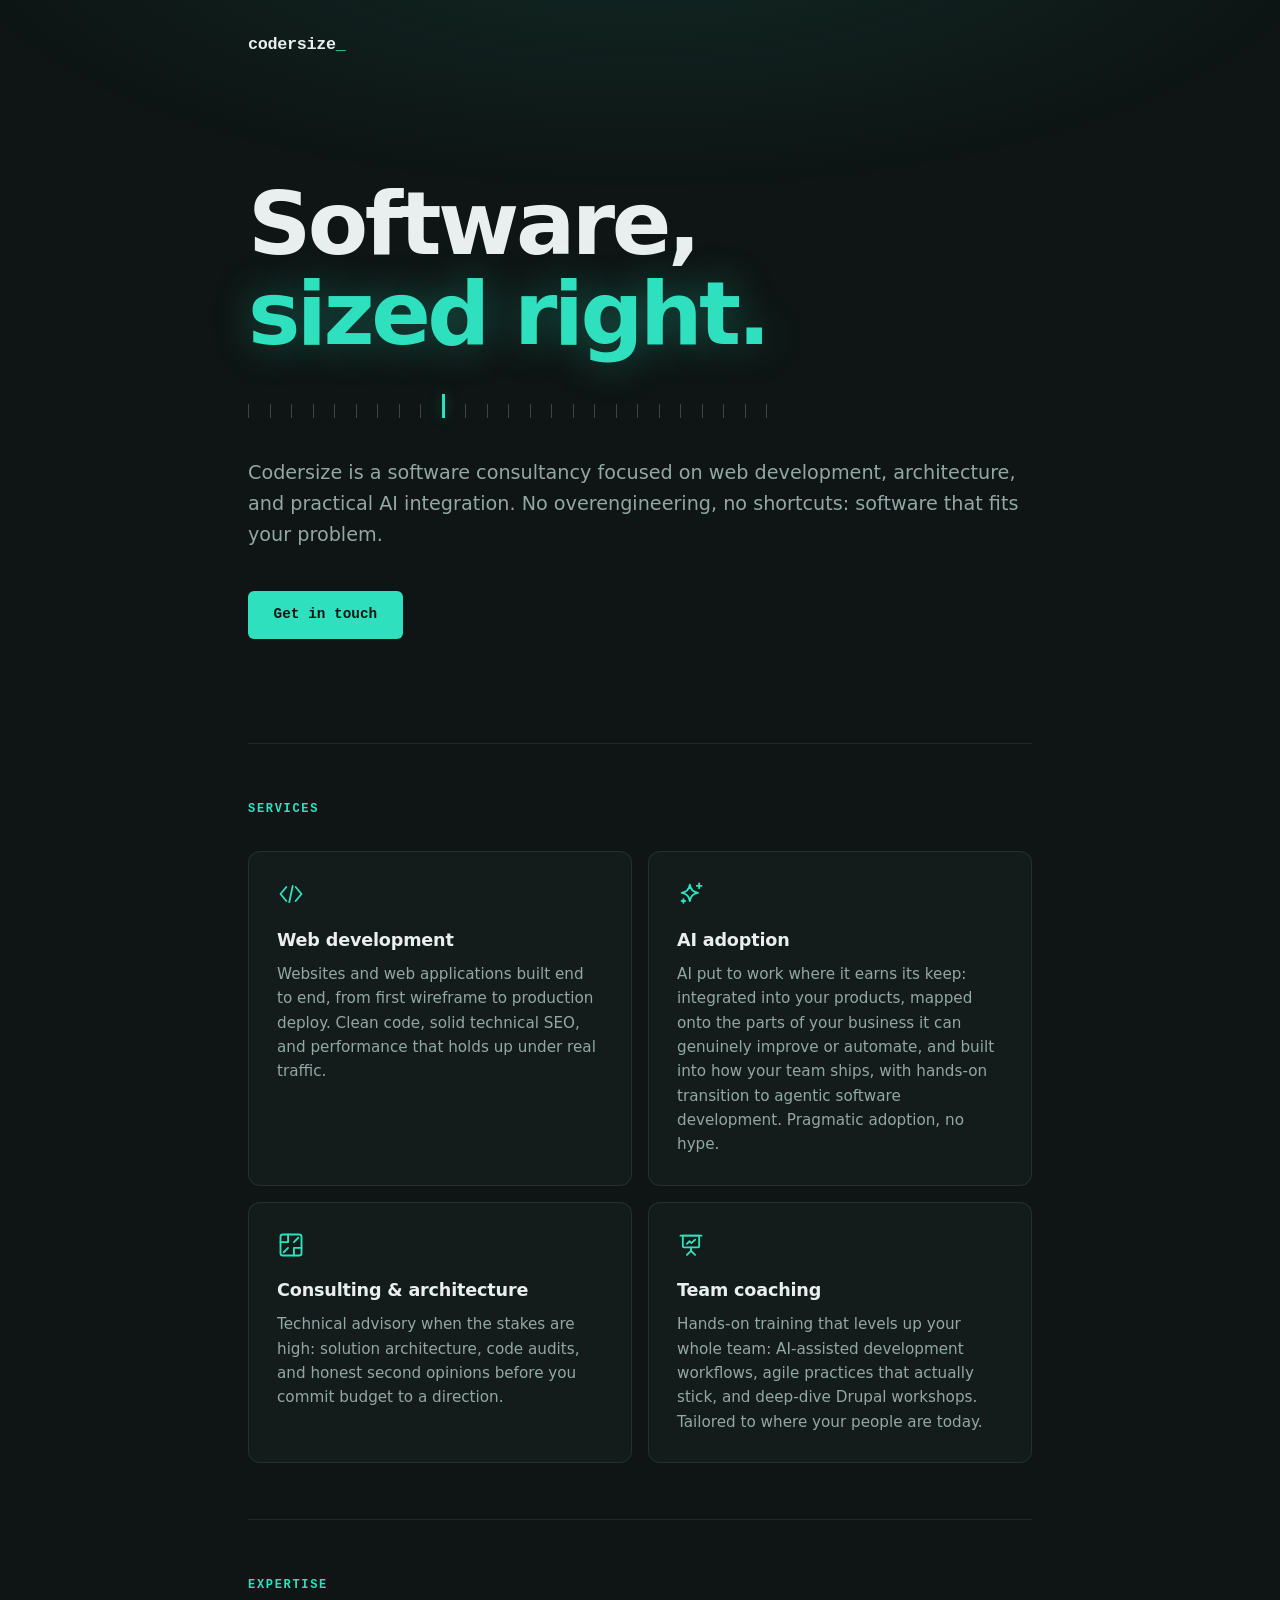
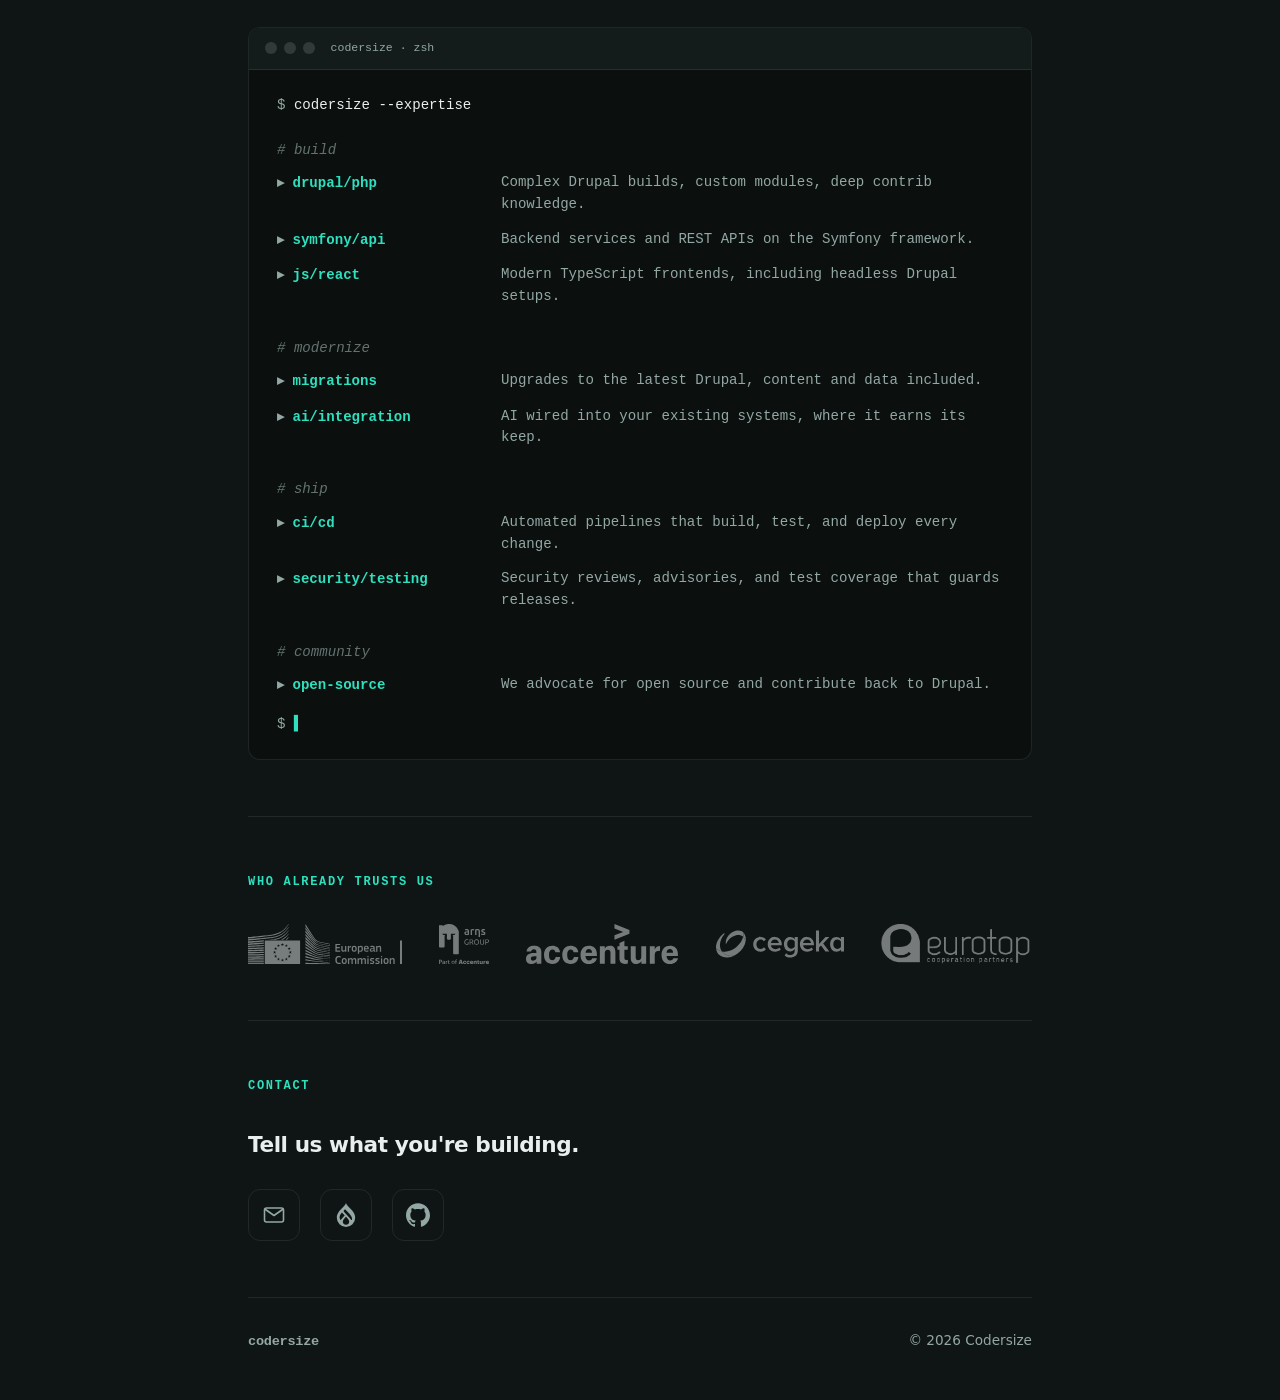
==== commit 8fecb0b8: "Replace team augmentation with AI adoption service, promote to second slot" ====
--- a/index.html
+++ b/index.html
@@ -57,6 +57,24 @@
 
         <div class="service">
           <svg class="service-icon" aria-hidden="true" viewBox="0 0 24 24" fill="none" stroke="currentColor" stroke-width="1.6" stroke-linecap="round" stroke-linejoin="round">
+            <path d="M11 4c.6 4.2 2.8 6.4 7 7-4.2.6-6.4 2.8-7 7-.6-4.2-2.8-6.4-7-7 4.2-.6 6.4-2.8 7-7Z"/>
+            <path d="M19 3v4"/>
+            <path d="M17 5h4"/>
+            <path d="M5.5 16.5v3"/>
+            <path d="M4 18h3"/>
+          </svg>
+          <h3>AI adoption</h3>
+          <p>
+            AI put to work where it earns its keep: integrated into your
+            products, mapped onto the parts of your business it can genuinely
+            improve or automate, and built into how your team ships, with
+            hands-on transition to agentic software development. Pragmatic
+            adoption, no hype.
+          </p>
+        </div>
+
+        <div class="service">
+          <svg class="service-icon" aria-hidden="true" viewBox="0 0 24 24" fill="none" stroke="currentColor" stroke-width="1.6" stroke-linecap="round" stroke-linejoin="round">
             <rect x="3" y="3" width="18" height="18" rx="2"/>
             <path d="M3 9.5h6.5V3"/>
             <path d="M21 14.5h-6.5V21"/>
@@ -68,21 +86,6 @@
             Technical advisory when the stakes are high: solution
             architecture, code audits, and honest second opinions before you
             commit budget to a direction.
-          </p>
-        </div>
-
-        <div class="service">
-          <svg class="service-icon" aria-hidden="true" viewBox="0 0 24 24" fill="none" stroke="currentColor" stroke-width="1.6" stroke-linecap="round" stroke-linejoin="round">
-            <circle cx="9" cy="8" r="3.2"/>
-            <path d="M3.5 20c.4-3.2 2.6-5.2 5.5-5.2s5.1 2 5.5 5.2"/>
-            <path d="M18.5 7.5v6"/>
-            <path d="M15.5 10.5h6"/>
-          </svg>
-          <h3>Team augmentation</h3>
-          <p>
-            Senior developers who embed in your team, pick up your
-            conventions, and ship from week one. Extra capacity without the
-            ramp-up cost.
           </p>
         </div>
 
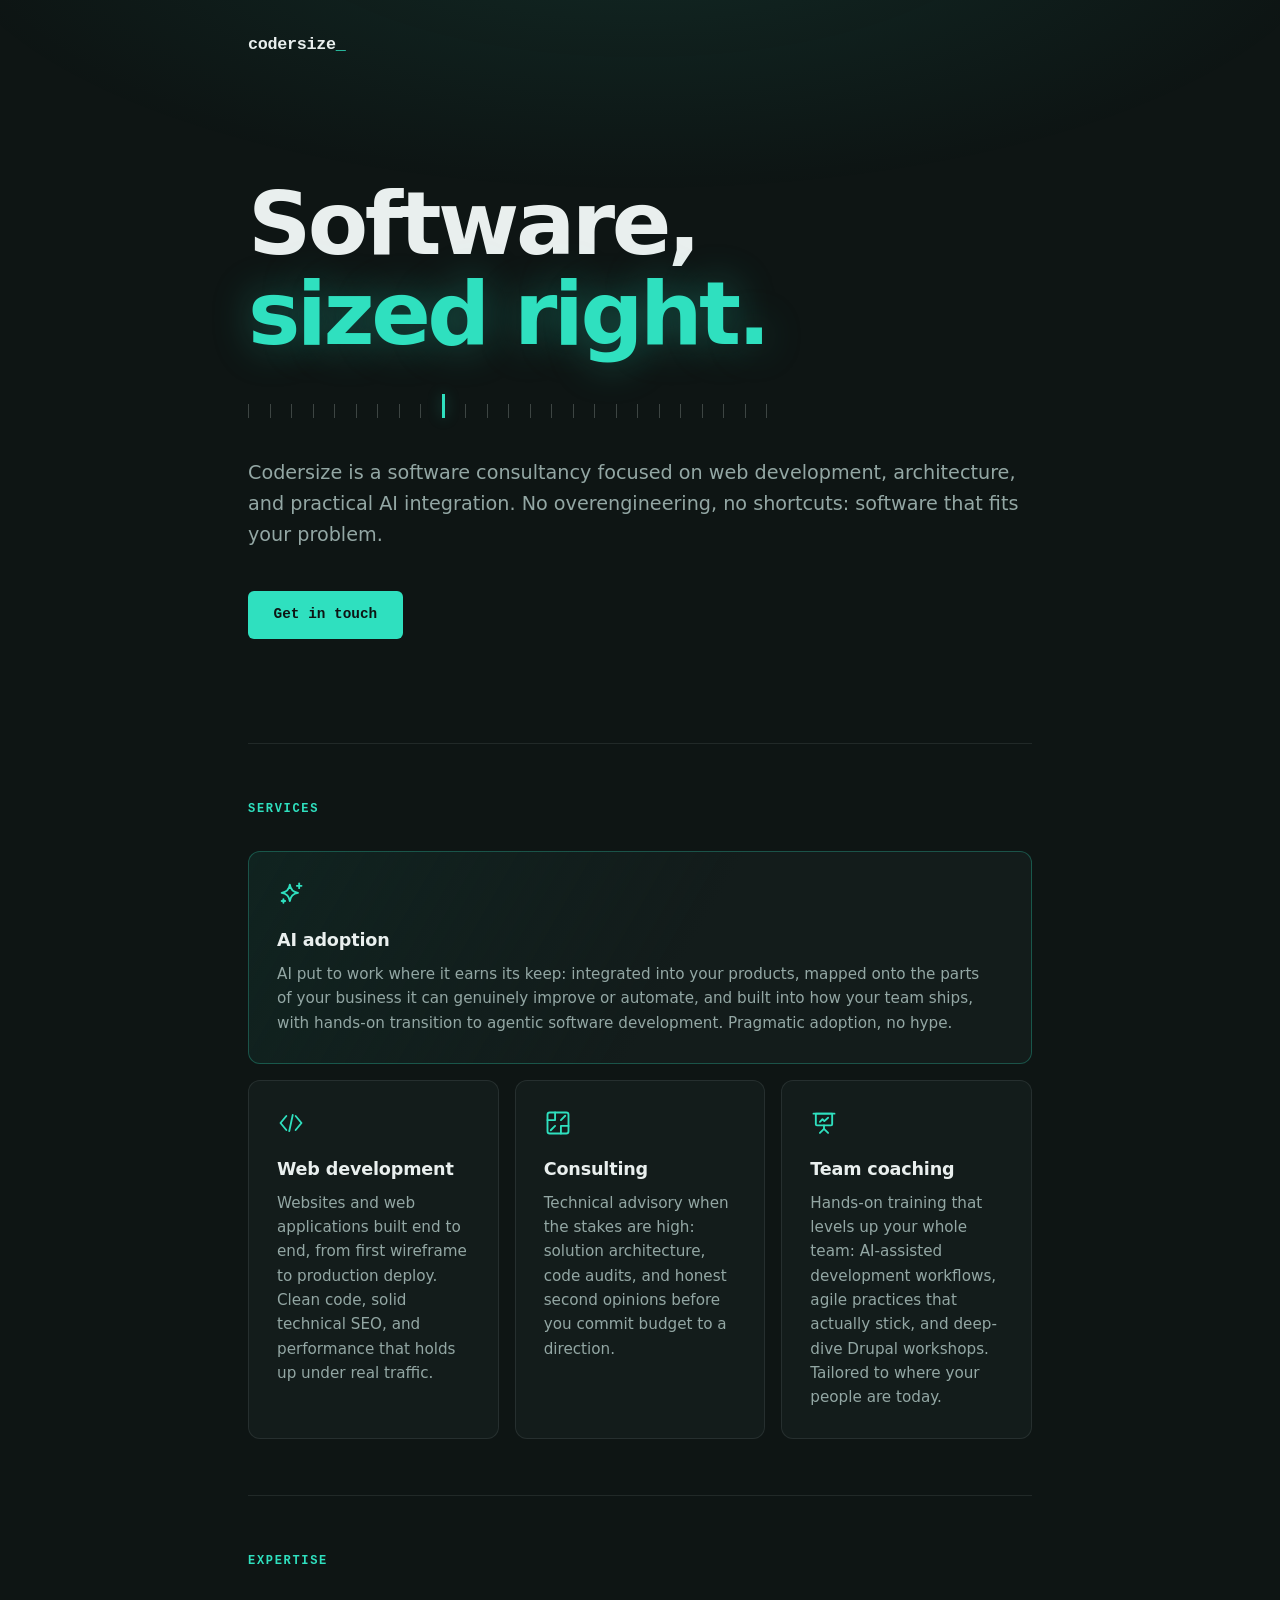
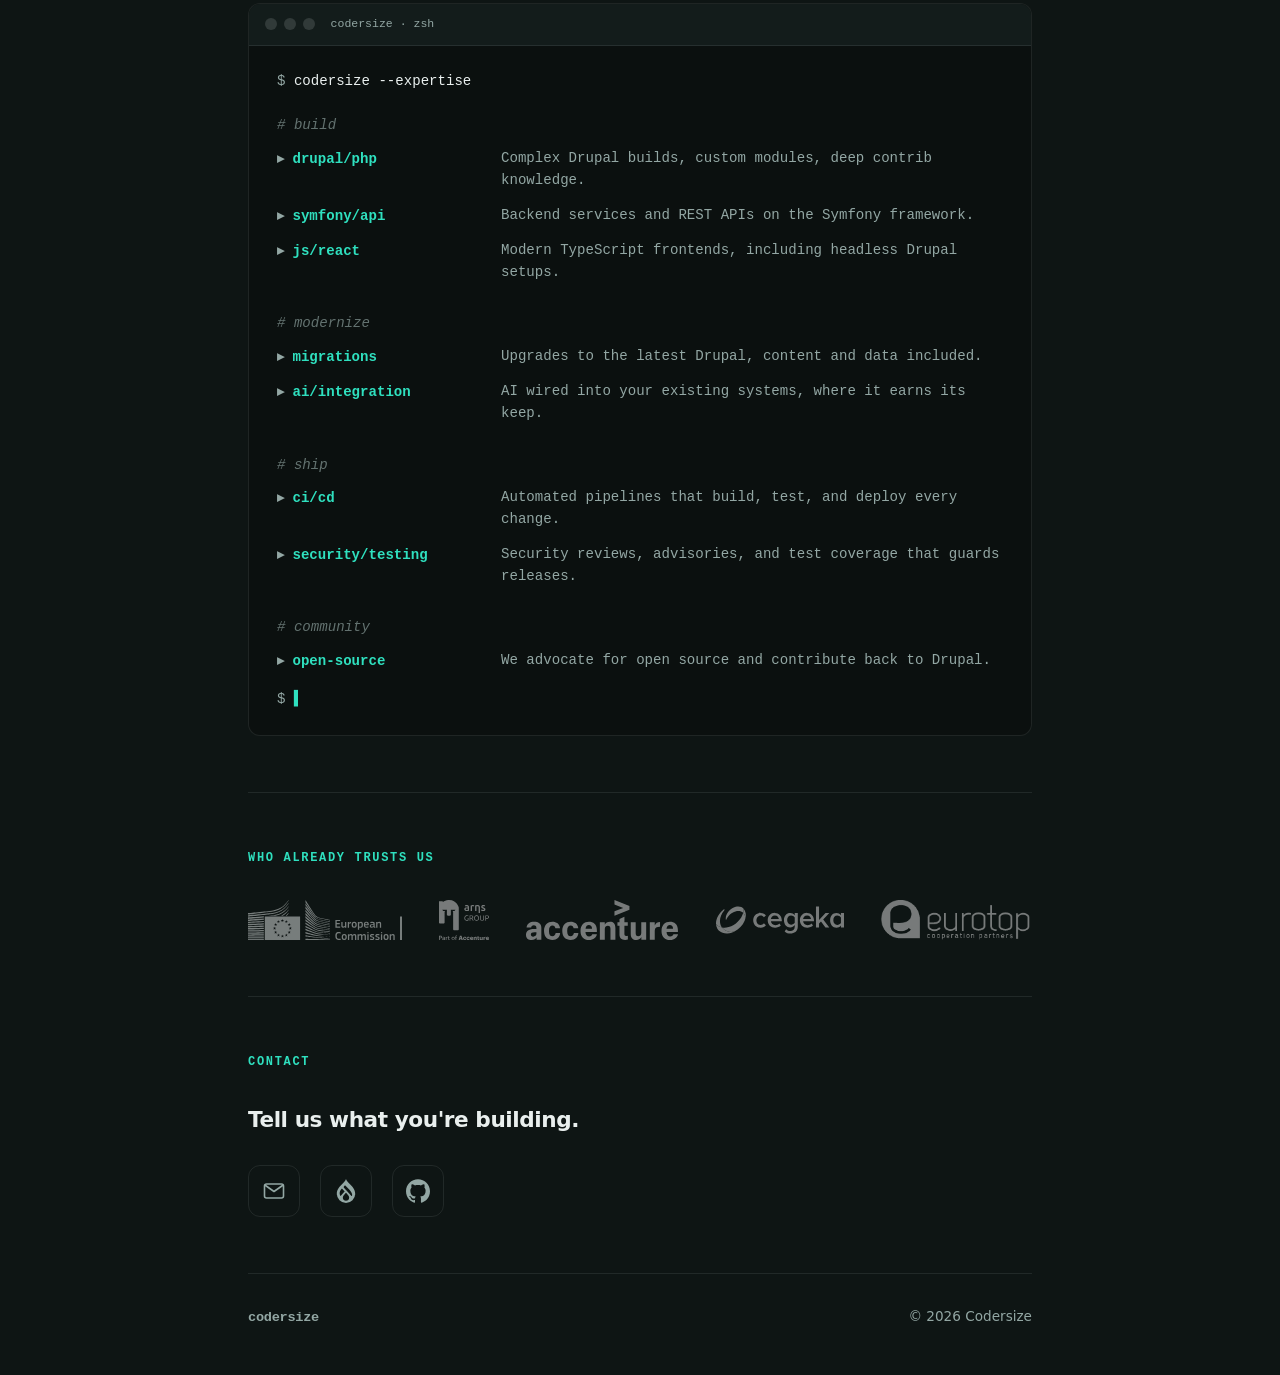
==== commit d8aaf708: "Feature AI adoption as primary full-width service card, rename Consulting" ====
--- a/index.html
+++ b/index.html
@@ -41,21 +41,7 @@
       <h2 class="section-label" id="services-label">Services</h2>
 
       <div class="service-grid">
-        <div class="service">
-          <svg class="service-icon" aria-hidden="true" viewBox="0 0 24 24" fill="none" stroke="currentColor" stroke-width="1.6" stroke-linecap="round" stroke-linejoin="round">
-            <path d="M8 6 3 12l5 6"/>
-            <path d="M16 6l5 6-5 6"/>
-            <path d="M13.5 5 10.5 19"/>
-          </svg>
-          <h3>Web development</h3>
-          <p>
-            Websites and web applications built end to end, from first
-            wireframe to production deploy. Clean code, solid technical SEO,
-            and performance that holds up under real traffic.
-          </p>
-        </div>
-
-        <div class="service">
+        <div class="service featured">
           <svg class="service-icon" aria-hidden="true" viewBox="0 0 24 24" fill="none" stroke="currentColor" stroke-width="1.6" stroke-linecap="round" stroke-linejoin="round">
             <path d="M11 4c.6 4.2 2.8 6.4 7 7-4.2.6-6.4 2.8-7 7-.6-4.2-2.8-6.4-7-7 4.2-.6 6.4-2.8 7-7Z"/>
             <path d="M19 3v4"/>
@@ -75,13 +61,28 @@
 
         <div class="service">
           <svg class="service-icon" aria-hidden="true" viewBox="0 0 24 24" fill="none" stroke="currentColor" stroke-width="1.6" stroke-linecap="round" stroke-linejoin="round">
+            <path d="M8 6 3 12l5 6"/>
+            <path d="M16 6l5 6-5 6"/>
+            <path d="M13.5 5 10.5 19"/>
+          </svg>
+          <h3>Web development</h3>
+          <p>
+            Websites and web applications built end to end, from first
+            wireframe to production deploy. Clean code, solid technical SEO,
+            and performance that holds up under real traffic.
+          </p>
+        </div>
+
+
+        <div class="service">
+          <svg class="service-icon" aria-hidden="true" viewBox="0 0 24 24" fill="none" stroke="currentColor" stroke-width="1.6" stroke-linecap="round" stroke-linejoin="round">
             <rect x="3" y="3" width="18" height="18" rx="2"/>
             <path d="M3 9.5h6.5V3"/>
             <path d="M21 14.5h-6.5V21"/>
             <path d="M9.5 14.5 5.8 18.2"/>
             <path d="M14.5 9.5 18.2 5.8"/>
           </svg>
-          <h3>Consulting &amp; architecture</h3>
+          <h3>Consulting</h3>
           <p>
             Technical advisory when the stakes are high: solution
             architecture, code audits, and honest second opinions before you
--- a/style.css
+++ b/style.css
@@ -218,7 +218,7 @@
 
 .service-grid {
   display: grid;
-  grid-template-columns: 1fr 1fr;
+  grid-template-columns: repeat(3, 1fr);
   gap: 1rem;
 }
 
@@ -235,6 +235,24 @@
   border-color: rgba(47, 224, 191, 0.35);
   transform: translateY(-2px);
   box-shadow: 0 8px 30px rgba(0, 0, 0, 0.35), 0 0 18px rgba(47, 224, 191, 0.07);
+}
+
+.service.featured {
+  grid-column: 1 / -1;
+  border-color: rgba(47, 224, 191, 0.28);
+  background: linear-gradient(
+    120deg,
+    rgba(47, 224, 191, 0.07),
+    var(--surface) 55%
+  );
+}
+
+.service.featured:hover {
+  border-color: rgba(47, 224, 191, 0.45);
+}
+
+.service.featured p {
+  max-width: 44rem;
 }
 
 .service-icon {
